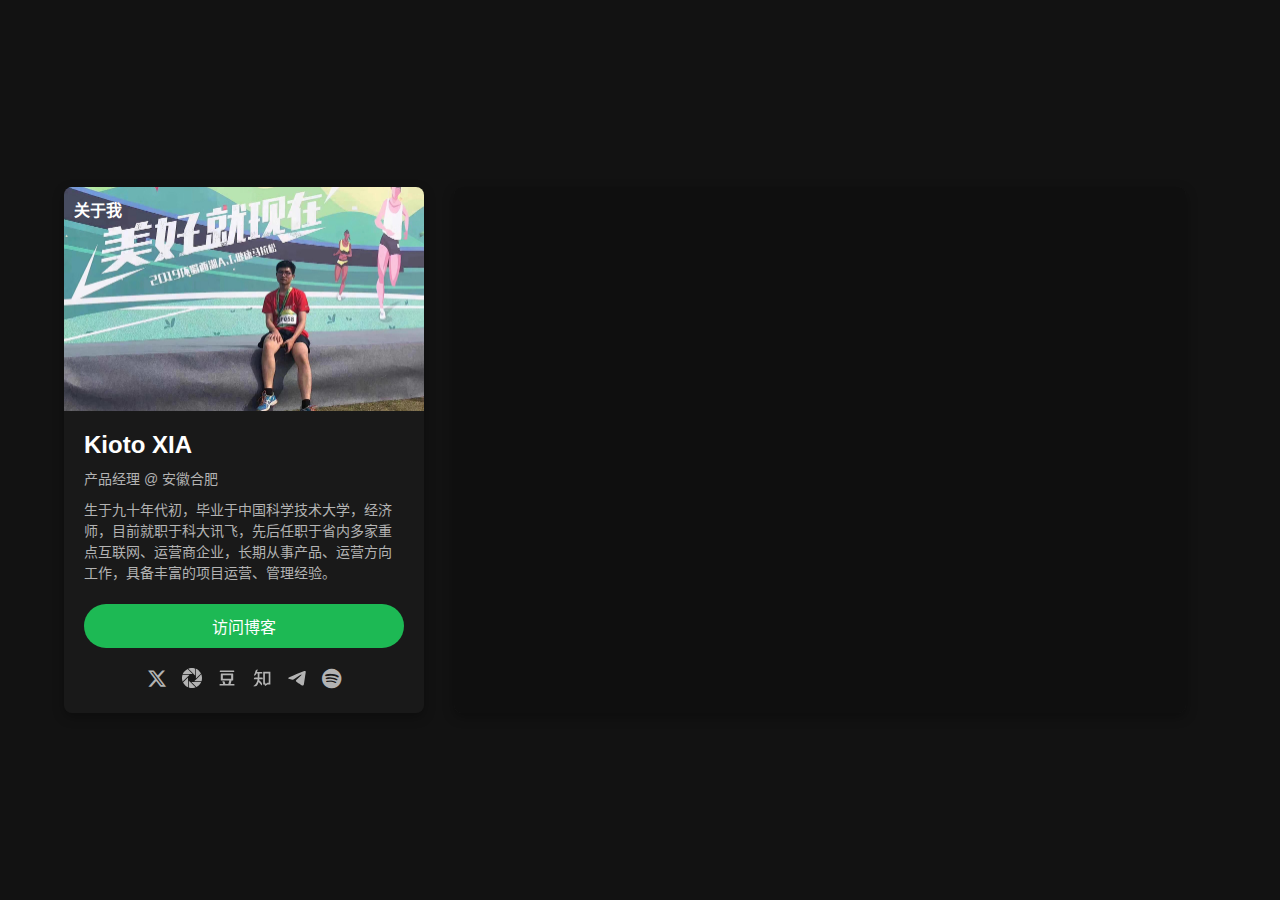
==== index.html @ fc422e84 "更新统计代码。" ====
<!DOCTYPE html>
<html lang="zh-CN">
<head>
    <!-- 定义文档类型为HTML5，并声明字符编码为UTF-8 -->
    <meta charset="UTF-8">
    <!-- 设置视口，确保网页在移动设备上能正确显示 -->
    <meta name="viewport" content="width=device-width, initial-scale=1.0">
    <!-- 页面标题 -->
    <title>Kioto XIA ✨ | 階上生活</title>
    <!-- 页面关键词 -->
    <meta name="keywords" content="夏征途,Kioto,階上生活,upstairs,profile,产品经理,求职,简历,合肥,资料">
    <!-- 页面描述 -->
    <meta name="description" content="关于Kioto的一切。">
    
    <!-- 引入Font Awesome图标库，用于显示各种图标 -->
    <link rel="stylesheet" href="https://cdnjs.cloudflare.com/ajax/libs/font-awesome/6.5.2/css/all.min.css">
    
    <!-- 引入自定义样式表 -->
    <link href="./assets/css/styles.css" rel="stylesheet" type="text/css">
    <!-- 设置网页图标 -->
    <link rel="icon" href="./assets/img/favicon.png" type="image/x-icon" />
    <link rel="shortcut icon" href="./assets/img/favicon.png" type="image/png" />
    <link rel="apple-touch-icon" href="./assets/img/favicon.png" type="image/png" />
    <!-- 引入Google字体 -->
    <link rel="stylesheet" href="https://fonts.googleapis.com/css?family=Noto+Sans+SC:100,300,400,500,700,900">
</head>
<body>
    <!-- 页面主体容器 -->
    <div class="container">
        <!-- 艺术家卡片 -->
        <div class="artist-card">
            <!-- 艺术家图片 -->
            <img src="assets/img/me.jpg" alt="aboutme">
            <!-- 艺术家卡片上的覆盖层 -->
            <div class="overlay">关于我</div>
            <!-- 艺术家名称 -->
            <h2>Kioto XIA</h2>
            <!-- 艺术家职位和地点 -->
            <p class="listeners">产品经理 @ 安徽合肥</p>
            <!-- 艺术家简介 -->
            <p class="description">生于九十年代初，毕业于中国科学技术大学，经济师，目前就职于科大讯飞，先后任职于省内多家重点互联网、运营商企业，长期从事产品、运营方向工作，具备丰富的项目运营、管理经验。</p>
            <!-- 访问博客的按钮 -->
            <a href="https://re.scue.us/" target="_blank" class="follow-btn">访问博客</a>
            <!-- 社交媒体图标链接 -->
            <div class="social-media">
                <!-- Twitter图标链接 -->
                <a href="https://x.com/ztshia" target="_blank" alt="Twitter"><i class="fab fa-x-twitter"></i></a>
                <!-- Moments图标链接 -->
                <a href="https://moment.upstairs.cn" target="_blank" alt="Memo Peices"><svg t="1717927334635" class="icon" viewBox="0 0 1024 1024" version="1.1" xmlns="http://www.w3.org/2000/svg" p-id="2697"><path d="M645.037 192.753 645.037 192.753 645.037 192.753 645.037 192.753zM511.998 0.002c-20.158 0-40.316 0-56.44 4.015-48.377 4.015-92.724 16.063-133.039 32.125 0 0 346.708 341.332 354.769 353.379L677.288 28.111c-12.093-4.015-20.158-8.032-32.252-8.032C604.72 8.033 560.375 0 511.996 0l0 0L511.998 0.002zM645.037 192.753 645.037 192.753 645.037 192.753 645.037 192.753 645.037 192.753zM830.483 377.475 830.483 377.475 830.483 377.475 830.483 377.475zM874.831 148.582c-12.093-12.045-28.219-28.108-44.346-40.158-36.284-28.108-76.599-52.204-116.913-68.267 0 0 4.031 485.897 0 501.959l258.015-257.004c-4.031-8.032-12.093-20.079-16.126-28.108-20.158-40.158-48.377-76.299-80.629-108.424l0 0L874.831 148.582zM830.483 377.475 830.483 377.475 830.483 377.475 830.483 377.475 830.483 377.475zM834.517 646.526 834.517 646.526 834.517 646.526 834.517 646.526zM987.712 325.271c0 0-342.676 345.349-354.769 353.379l366.864 0c4.031-12.045 8.064-20.079 8.064-32.125 12.093-44.173 16.126-88.345 16.126-132.518 0-20.079 0-40.158-4.031-56.219-4.031-48.187-12.093-92.361-32.252-132.518l0 0L987.712 325.271zM834.517 646.526 834.517 646.526 834.517 646.526 834.517 646.526 834.517 646.526zM645.037 835.263 645.037 835.263 645.037 835.263 645.037 835.263zM479.746 718.808l258.015 257.003c8.064-4.016 20.158-8.032 28.219-16.063 36.284-20.079 72.567-48.187 104.818-80.313 12.093-12.045 28.219-28.108 40.316-44.173 28.219-36.142 52.409-76.299 68.535-116.455C983.681 718.808 495.872 718.808 479.746 718.808L479.746 718.808 479.746 718.808zM645.037 835.263 645.037 835.263 645.037 835.263 645.037 835.263 645.037 835.263zM378.958 835.263 378.958 835.263 378.958 835.263 378.958 835.263zM346.708 634.478l0 365.426c12.093 4.016 20.158 8.032 32.251 8.032 44.346 12.045 88.693 16.063 133.039 16.063 20.158 0 40.316 0 56.44-4.016 48.377-4.016 92.724-16.063 133.039-32.125 0 4.016-346.708-337.317-354.769-353.379l0 0L346.708 634.478zM378.958 835.263 378.958 835.263 378.958 835.263 378.958 835.263 378.958 835.263zM193.512 646.526 193.512 646.526 193.512 646.526 193.512 646.526zM310.425 485.9 52.41 742.903c4.031 8.032 12.093 20.079 16.126 28.108 20.158 36.142 48.377 72.282 80.629 104.407 12.093 12.045 28.219 28.108 44.346 40.158 36.284 28.108 76.599 52.204 116.913 68.267C310.425 987.859 306.394 497.946 310.425 485.9L310.425 485.9zM193.512 646.526 193.512 646.526 193.512 646.526 193.512 646.526 193.512 646.526zM193.512 381.49 193.512 381.49 193.512 381.49 193.512 381.49zM16.126 381.49C4.034 425.663 0 469.836 0 514.008c0 20.079 0 40.158 4.031 56.219 4.031 48.187 16.126 92.361 32.251 132.518 0 0 342.676-345.349 354.769-353.379L24.188 349.366c-4.031 12.045-4.031 20.079-8.064 32.125l0 0L16.126 381.49zM193.512 381.49 193.512 381.49 193.512 381.49 193.512 381.49 193.512 381.49zM378.958 196.771 378.958 196.771 378.958 196.771 378.958 196.771zM253.983 72.284c-36.284 20.079-72.567 48.187-104.818 80.313-16.126 12.045-28.219 28.108-40.316 44.173-28.219 36.142-52.409 76.299-68.535 116.455 0 0 487.81-4.015 503.935 0L286.233 56.221c-12.093 4.015-24.19 8.032-32.251 16.063l0 0L253.983 72.284zM378.958 196.771 378.958 196.771 378.958 196.771 378.958 196.771z" p-id="2698"></path></svg></a>
                <!-- 豆瓣图标链接 -->
                <a href="https://www.douban.com/people/ztshia" target="_blank" alt="豆瓣"><svg t="1717926669485" class="icon" viewBox="0 0 1024 1024" version="1.1" xmlns="http://www.w3.org/2000/svg" p-id="5235"><path d="M696.064 816.554667h173.44a26.453333 26.453333 0 0 1 26.496 26.453333v26.496a26.453333 26.453333 0 0 1-26.453333 26.496H154.453333a26.453333 26.453333 0 0 1-26.453333-26.453333v-26.496a26.453333 26.453333 0 0 1 26.453333-26.496h160.170667l-40.96-132.437334h93.44a26.453333 26.453333 0 0 1 25.173333 18.133334l38.058667 114.304H580.266667l52.266666-172.16H220.672a26.453333 26.453333 0 0 1-26.453333-26.453334V313.386667a26.453333 26.453333 0 0 1 26.453333-26.453334h582.656a26.453333 26.453333 0 0 1 26.453333 26.453334v304.554666a26.453333 26.453333 0 0 1-26.453333 26.453334h-54.997333l-52.266667 172.16zM167.722667 128h688.554666a26.453333 26.453333 0 0 1 26.453334 26.453333v26.496a26.453333 26.453333 0 0 1-26.453334 26.496H167.722667a26.453333 26.453333 0 0 1-26.453334-26.453333V154.453333A26.453333 26.453333 0 0 1 167.68 128zM306.773333 366.336a6.613333 6.613333 0 0 0-6.656 6.613333v172.16c0 3.669333 2.986667 6.613333 6.656 6.613334h410.453334c3.669333 0 6.613333-2.986667 6.613333-6.613334V372.906667a6.613333 6.613333 0 0 0-6.613333-6.613334H306.773333z" p-id="5236"></path></svg></a>
                <!-- 知乎图标链接 -->
                <a href="https://www.zhihu.com/people/ztshia" target="_blank" alt="知乎"><svg t="1717927807131" class="icon" viewBox="0 0 1024 1024" version="1.1" xmlns="http://www.w3.org/2000/svg" p-id="6534"><path d="M572.228571 189.828571V844.571429h68.571429l28.8 81.6L791.2 844.571429h150.285714V189.828571H572.228571z m283.085715 568h-68.457143l-85.828572 57.6-20.342857-57.6h-20.571428V279.2h195.085714v478.628571zM528.114286 483.314286H376.342857c2.4-51.314286 4.914286-119.2 7.542857-197.6h149.6l-0.114285-9.257143c0-0.685714-0.228571-16.8-2.628572-33.257143-2.4-17.142857-7.542857-39.885714-24-39.885714H255.771429c5.028571-23.542857 17.942857-79.657143 33.6-107.2l7.314285-12.8-14.742857-0.8c-0.914286 0-22.4-1.028571-47.314286 12.114285-40.8 21.714286-59.085714 64.457143-67.085714 96.457143-21.028571 83.542857-50.971429 141.6-63.657143 166.4-3.771429 7.314286-6.057143 11.657143-7.085714 14.628572-2.057143 5.6-0.914286 11.2 3.2 14.857143 12 10.857143 43.657143-3.314286 44-3.428572 0.685714-0.342857 1.485714-0.685714 2.514286-1.142857 15.885714-7.2 62.971429-28.571429 79.771428-96.571429h64.8c0.8 36.8 3.542857 158.171429 3.314286 197.6h-161.142857l-2.4 1.714286c-26.4 19.314286-34.857143 72.228571-35.2 74.514286l-1.6 10.514286h190.857143c-14.057143 89.485714-30.285714 129.6-38.857143 145.6-4.228571 8-8.342857 16-12.228572 23.771428-24.342857 48.228571-49.6 98.057143-144.342857 175.542857-4.114286 3.2-8 9.142857-5.485714 15.657143 2.742857 7.2 10.628571 10.4 28.114286 10.4 6.171429 0 13.485714-0.342857 22.171428-1.142857 57.028571-5.028571 115.2-20.571429 154.4-100.114286 19.428571-40.114286 36.228571-81.942857 50.171429-124.457143L494.857143 898.285714l5.714286-13.714285c0.914286-2.171429 21.714286-52.914286 5.828571-109.6l-0.571429-2.057143-123.542857-140.571429-25.142857 18.971429c7.314286-29.828571 12.114286-57.028571 14.285714-81.257143h181.371429v-9.142857c0-45.828571-21.142857-73.028571-21.942857-74.171429l-2.742857-3.428571z" p-id="6535"></path></svg></a>
                <!-- Telegram图标链接 -->
                <a href="https://t.me/tutalks" target="_blank"><svg t="1717927994931" class="icon" viewBox="0 0 1024 1024" version="1.1" xmlns="http://www.w3.org/2000/svg" p-id="8352"><path d="M883.626667 155.925333s82.88-32.32 75.946666 46.165334c-2.282667 32.32-22.997333 145.450667-39.125333 267.797333l-55.253333 362.453333s-4.608 53.098667-46.058667 62.336c-41.429333 9.216-103.594667-32.32-115.114667-41.557333-9.216-6.933333-172.672-110.826667-230.229333-161.6-16.128-13.866667-34.56-41.557333 2.304-73.877333L717.824 386.773333c27.626667-27.690667 55.253333-92.330667-59.861333-13.845333l-322.346667 219.306667s-36.842667 23.104-105.898667 2.325333l-149.674666-46.186667s-55.253333-34.624 39.146666-69.248c230.250667-108.501333 513.450667-219.306667 764.394667-323.2z" p-id="8353"></path></svg></a>
                <!-- Spotify图标链接 -->
                <a href="https://open.spotify.com/user/3uhjv1j1z2ypz6hisubnb64cj" target="_blank" alt="Spotify"><i class="fab fa-spotify"></i></a>
            </div>
        </div>
        <!-- 引用部分 -->
        <div class="quote">
            <!-- 引用内容容器 -->
            <div id="memos" class="memos">
                <!-- Memos Container -->
            </div>
            <!-- 引用部分的背景覆盖层 -->
            <div class="quote-overlay"></div>
        </div>
    </div>


    <!-- Your Memos API -->
    <script type="text/javascript">
        var memos = {
            host: 'https://life.upstairs.cn/',  // Your Memos, with '/' end.
            limit: '1',  // Pagination to show.
            creatorId: '101',  // The old instance is 101, and the new instance is 1. 
            domId: '#memos',  // Default #memos.
            username: 'ztshia',  // You can customize the display ID that is not related to memos.
            name: 'Kioto',  // You can customize the displayed full name, that is not related to memos.
        }

        // Fetch data from API and set the background image
        fetch(`${memos.host}api/memo?creatorId=${memos.creatorId}&limit=${memos.limit}`)
            .then(response => response.json())
            .then(data => {
                if (data && data.data && data.data.length > 0) {
                    var memo = data.data[0];
                    var resourceList = memo.resourceList;

                    if (resourceList && resourceList.length > 0) {
                        // 随机选择一张图片
                        var randomImage = resourceList[Math.floor(Math.random() * resourceList.length)].externalLink;
                        if (randomImage) {
                            document.querySelector('.quote').style.backgroundImage = `url(${randomImage})`;
                        }
                    }

                    var contentElement = document.getElementById('memos');
                    contentElement.innerHTML = content;
                }
            })
            .catch(error => console.error('Error fetching memo:', error));
    </script>
    <!-- 引入其他JavaScript库 -->
    <script type="text/javascript" src="assets/js/lazyload.min.js?v=17.8.3"></script>
    <script type="text/javascript" src="assets/js/marked.min.js?v=4.2.2"></script>
    <script type="text/javascript" src="assets/js/moment.min.js?v=2.29.4"></script>
    <script type="text/javascript" src="assets/js/moment.twitter.js"></script>
    <script type="text/javascript" src="assets/js/main.js"></script>
    <script type="text/javascript" src="assets/js/baidu.js"></script>
</body>
</html>
---- assets/css/styles.css ----
/* 
 * CSS样式表
 * 该样式表定义了网页的基本布局和样式，包括字体、颜色、布局和响应式设计。
 */

/* 设置body的样式 */
body {
    font-family: Arial, sans-serif; /* 设置字体为Arial，无衬线字体 */
    background-color: #121212; /* 设置背景颜色为深灰色 */
    color: #ffffff; /* 设置文字颜色为白色 */
    margin: 0; /* 移除默认的外边距 */
    padding: 0; /* 移除默认的内边距 */
    display: flex; /* 使用Flexbox布局，使内容在垂直方向上居中 */
    justify-content: center; /* 水平方向上居中 */
    align-items: center; /* 垂直方向上居中 */
    height: 100vh; /* 设置高度为视口高度的100% */
}

/* 设置容器的样式 */
.container {
    display: flex; /* 使用Flexbox布局 */
    justify-content: space-between; /* 子元素在主轴方向上均匀分布 */
    align-items: stretch; /* 子元素在交叉轴方向上拉伸以填充容器 */
    width: 90%; /* 设置宽度为视口宽度的90% */
    max-width: 1200px; /* 设置最大宽度为1200px */
}

/* 设置艺术家卡片的样式 */
.artist-card, .quote {
    display: flex; /* 使用Flexbox布局 */
    flex-direction: column; /* 设置子元素在垂直方向上排列 */
    background-color: rgba(28, 28, 28, 0.8); /* 设置背景颜色为深灰色，透明度为0.8 */
    border-radius: 8px; /* 设置边框圆角为8px */
    overflow: hidden; /* 隐藏溢出内容 */
    width: 360px; /* 设置卡片宽度为360px */
    box-shadow: 0 4px 12px rgba(0, 0, 0, 0.3); /* 添加阴影效果 */
    transition: transform 0.3s ease, background-color 0.3s ease; /* 添加过渡效果 */
    position: relative; /* 设置相对定位 */
}

/* 设置艺术家卡片图片的样式 */
.artist-card img {
    width: 100%; /* 设置图片宽度为100% */
    height: auto; /* 保持图片的宽高比 */
    transition: opacity 0.3s ease; /* 添加过渡效果 */
}

/* 设置艺术家卡片图片悬停时的样式 */
.artist-card:hover img {
    opacity: 0.3; /* 图片透明度变为0.3 */
}

/* 设置艺术家卡片覆盖层的样式 */
.overlay {
    position: absolute; /* 设置绝对定位 */
    top: 10px; /* 设置顶部位置 */
    left: 10px; /* 设置左侧位置 */
    color: white; /* 设置文字颜色为白色 */
    font-size: 16px; /* 设置字体大小 */
    font-weight: bold; /* 设置字体粗细为粗体 */
}

/* 设置艺术家卡片标题的样式 */
.artist-card h2 {
    margin: 20px 0 0; /* 设置上边距 */
    padding: 0 20px; /* 设置内边距 */
    font-size: 24px; /* 设置字体大小 */
}

/* 设置艺术家卡片听众数量的样式 */
.artist-card .listeners {
    margin: 10px 20px 0; /* 设置上边距 */
    font-size: 14px; /* 设置字体大小 */
    line-height: 1.5; /* 设置行高 */
    color: #b3b3b3; /* 设置文字颜色 */
}

/* 设置艺术家卡片描述的样式 */
.artist-card .description {
    margin: 10px 20px; /* 设置上下边距 */
    font-size: 14px; /* 设置字体大小 */
    line-height: 1.5; /* 设置行高 */
    color: #b3b3b3; /* 设置文字颜色 */
    text-align: left; /* 设置文本对齐方式为左对齐 */
}

/* 设置艺术家卡片关注按钮的样式 */
.artist-card .follow-btn {
    display: block; /* 设置为块级元素 */
    margin: 10px 20px 20px; /* 设置上下边距 */
    padding: 10px 0; /* 设置内边距 */
    background-color: #1db954; /* 设置背景颜色 */
    color: #fff; /* 设置文字颜色 */
    text-decoration: none; /* 移除下划线 */
    border-radius: 25px; /* 设置边框圆角 */
    text-align: center; /* 设置文本对齐方式为居中 */
    transition: background-color 0.3s; /* 添加过渡效果 */
}

/* 设置艺术家卡片关注按钮悬停时的样式 */
.artist-card .follow-btn:hover {
    background-color: #17a74a; /* 改变背景颜色 */
}

/* 设置艺术家卡片社交媒体链接的样式 */
.social-media {
    display: flex; /* 使用Flexbox布局 */
    justify-content: center; /* 水平方向上居中 */
    gap: 15px; /* 设置元素之间的间隔 */
    margin-bottom: 20px; /* 设置下边距 */
}

/* 设置艺术家卡片社交媒体链接的样式 */
.social-media a {
    color: #b3b3b3; /* 设置文字颜色 */
    text-decoration: none; /* 移除下划线 */
    font-size: 20px; /* 设置字体大小 */
    transition: color 0.3s; /* 添加过渡效果 */
}

/* 设置艺术家卡片社交媒体链接悬停时的样式 */
.social-media a:hover {
    color: #fff; /* 改变文字颜色 */
}

.icon{width:20px;height:20px;fill:#b3b3b3;}
.icon:hover{width:20px;height:20px;fill:#fff;}

/* 设置引用部分的样式 */
.quote {
    position: relative; /* 设置相对定位 */
    font-size: 24px; /* 设置字体大小 */
    font-weight: bold; /* 设置字体粗细为粗体 */
    margin: 0 30px; /* 设置左右边距 */
    padding: 20px; /* 设置内边距 */
    color: #fff; /* 设置文字颜色 */
    background-size: 110%; /* 设置背景图片大小 */
    background-position: top; /* 设置背景图片位置 */
    background-repeat: no-repeat; /* 设置背景图片不重复 */
    flex-grow: 1; /* 设置弹性增长，填充可用空间 */
}

/* 设置引用部分的伪元素样式 */
.memos::before {
    content: ''; /* 设置伪元素内容为空 */
    width: 30px; /* 设置宽度 */
    height: 30px; /* 设置高度 */
    background-image: url(https://cdn.upstairs.cn/quote.png); /* 设置背景图片 */
    display: inline-block; /* 设置为内联块级元素 */
    margin: 0; /* 设置外边距 */
}

/* 设置引用部分的ID选择器样式 */
#memos {
    z-index: 1; /* 设置z-index */
    position: relative; /* 设置相对定位 */
}

/* 设置引用部分的覆盖层样式 */
.quote-overlay {
    position: absolute; /* 设置绝对定位 */
    top: 0; /* 设置顶部位置 */
    left: 0; /* 设置左侧位置 */
    width: 100%; /* 设置宽度为100% */
    height: 100%; /* 设置高度为100% */
    background: rgba(0, 0, 0, 0.4); /* 设置背景颜色 */
    border-radius: 8px; /* 设置边框圆角 */
    z-index: 0; /* 设置z-index */
}

/* 响应式设计 */
@media (max-width: 768px) {
    .container {
        flex-direction: column; /* 当屏幕宽度小于768px时，容器内的元素垂直堆叠 */
        align-items: center; /* 文本居中对齐 */
        text-align: center; /* 文本居中对齐 */
        width:100%;
        }
        .artist-card{width:360px}
    .quote {
        width:320px;
        margin-top: 30px; /* 引用部分在垂直方向上居顶 */
        align-items: center; /* 引用部分居中对齐 */
        font-size:20px;
    }
}

/* 引用部分的样式 */
.memos {
    margin-top: 0px; /* 设置顶部外边距为0 */
    text-align: left; /* 设置文本对齐方式为左对齐 */
    width: 100%; /* 设置宽度为100% */
}

/* 引用部分的段落样式 */
.memos p {
    margin: 6px 0; /* 设置段落的外边距 */
}

/* 引用部分的内容样式 */
.memos__content {
    margin-top: -25px; /* 设置内容的外边距 */
}

/* 引用部分的元数据样式 */
.memos__meta {
    font-size: 16px; /* 设置字体大小 */
}

/* 引用部分的列表样式 */
.memos ul {
    list-style-type: none; /* 移除列表项的默认样式 */
    padding-left: 0; /* 移除默认的内边距 */
}

/* 隐藏的元素样式 */
.load-btn.button-load, .tag-span, .resource-wrapper, .memos__userinfo {
    display: none; /* 隐藏这些元素 */
}

/* 引用部分的列表样式 */
.quote ul {
    list-style-type: none; /* 移除列表项的默认样式 */
}
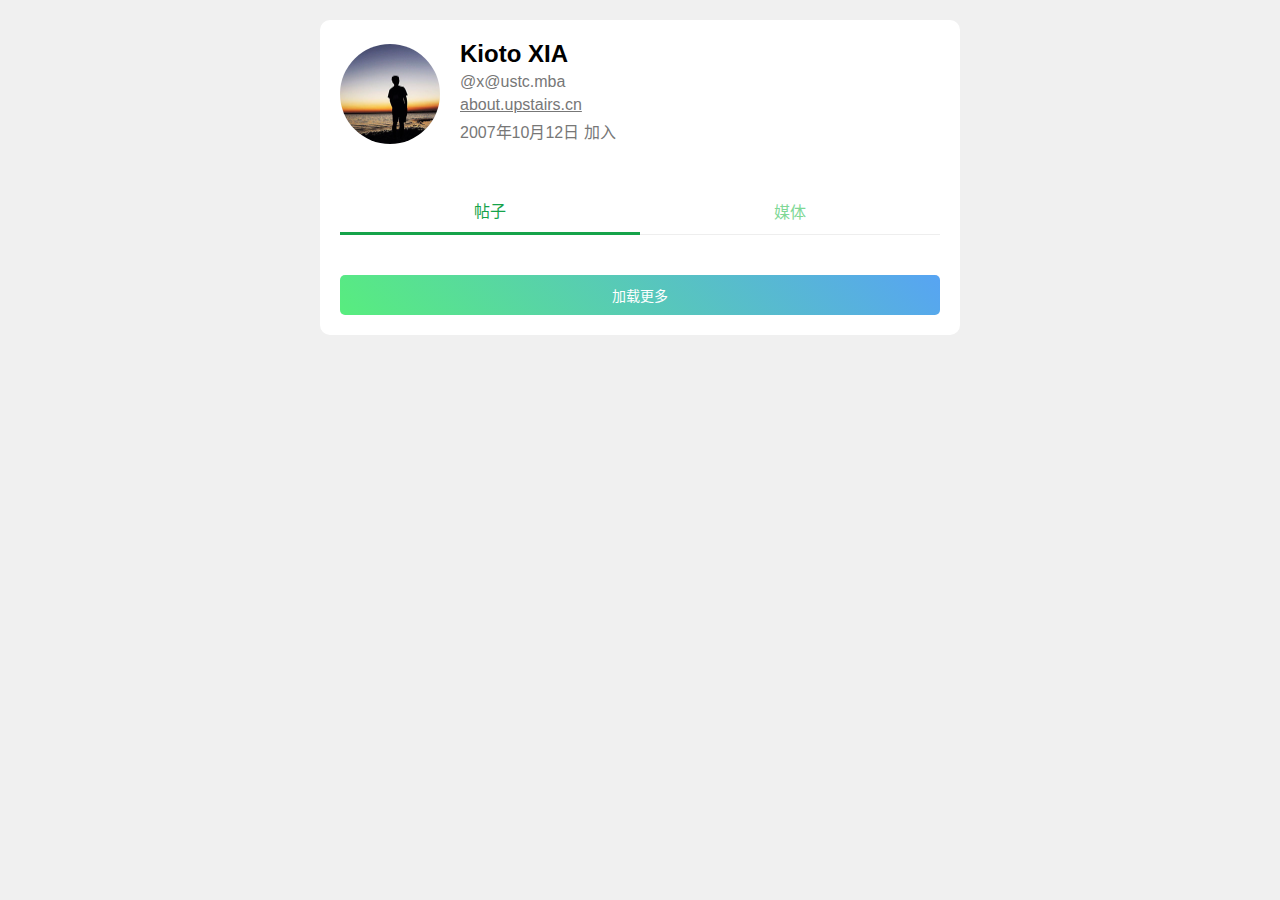
==== commit 106f63e4: "更新。" ====
--- a/index.html
+++ b/index.html
@@ -1,113 +1,46 @@
 <!DOCTYPE html>
 <html lang="zh-CN">
 <head>
-    <!-- 定义文档类型为HTML5，并声明字符编码为UTF-8 -->
     <meta charset="UTF-8">
-    <!-- 设置视口，确保网页在移动设备上能正确显示 -->
     <meta name="viewport" content="width=device-width, initial-scale=1.0">
-    <!-- 页面标题 -->
-    <title>Kioto XIA ✨ | 階上生活</title>
-    <!-- 页面关键词 -->
-    <meta name="keywords" content="夏征途,Kioto,階上生活,upstairs,profile,产品经理,求职,简历,合肥,资料">
-    <!-- 页面描述 -->
-    <meta name="description" content="关于Kioto的一切。">
-    
-    <!-- 引入Font Awesome图标库，用于显示各种图标 -->
-    <link rel="stylesheet" href="https://cdnjs.cloudflare.com/ajax/libs/font-awesome/6.5.2/css/all.min.css">
-    
-    <!-- 引入自定义样式表 -->
-    <link href="./assets/css/styles.css" rel="stylesheet" type="text/css">
-    <!-- 设置网页图标 -->
-    <link rel="icon" href="./assets/img/favicon.png" type="image/x-icon" />
-    <link rel="shortcut icon" href="./assets/img/favicon.png" type="image/png" />
-    <link rel="apple-touch-icon" href="./assets/img/favicon.png" type="image/png" />
-    <!-- 引入Google字体 -->
-    <link rel="stylesheet" href="https://fonts.googleapis.com/css?family=Noto+Sans+SC:100,300,400,500,700,900">
+    <title>Mastodon | 階上生活</title>
+    <link rel="icon" href="./assets/img/mastodon.svg" type="image/svg" />
+    <link rel="shortcut icon" href="./assets/img/mastodon.svg" type="image/svg" />
+    <link rel="apple-touch-icon" href="./assets/img/mastodon.svg" type="image/svg" />
+    <link rel="stylesheet" href="./assets/css/fanfou.css">
+    <script type="text/javascript" src="assets/js/lazyload.min.js?v=17.8.3"></script>
+    <script type="text/javascript" src="assets/js/marked.min.js?v=4.2.2"></script>
+    <script type="text/javascript" src="assets/js/view-image.min.js"></script>
+    <!-- <script type="text/javascript" src="assets/js/pangu.min.js?v=4.0.7"></script> -->
+    <script type="text/javascript" src="assets/js/moment.min.js?v=2.29.4"></script>
+    <script type="text/javascript" src="assets/js/moment.twitter.js"></script>
+    <script type="text/javascript" src="assets/js/APlayer.min.js"></script>
+    <script type="text/javascript" src="assets/js/Meting.min.js"></script>
+    <script type="text/javascript" src="assets/js/highlight.min.js"></script>
+    <script type="text/javascript" src="assets/js/main.js"></script>
+    <script type="text/javascript" src="assets/js/custom.js"></script>
+    <script type="text/javascript" src="assets/js/fanfou.js"></script>
 </head>
 <body>
-    <!-- 页面主体容器 -->
     <div class="container">
-        <!-- 艺术家卡片 -->
-        <div class="artist-card">
-            <!-- 艺术家图片 -->
-            <img src="assets/img/me.jpg" alt="aboutme">
-            <!-- 艺术家卡片上的覆盖层 -->
-            <div class="overlay">关于我</div>
-            <!-- 艺术家名称 -->
-            <h2>Kioto XIA</h2>
-            <!-- 艺术家职位和地点 -->
-            <p class="listeners">产品经理 @ 安徽合肥</p>
-            <!-- 艺术家简介 -->
-            <p class="description">生于九十年代初，毕业于中国科学技术大学，经济师，目前就职于科大讯飞，先后任职于省内多家重点互联网、运营商企业，长期从事产品、运营方向工作，具备丰富的项目运营、管理经验。</p>
-            <!-- 访问博客的按钮 -->
-            <a href="https://re.scue.us/" target="_blank" class="follow-btn">访问博客</a>
-            <!-- 社交媒体图标链接 -->
-            <div class="social-media">
-                <!-- Twitter图标链接 -->
-                <a href="https://x.com/ztshia" target="_blank" alt="Twitter"><i class="fab fa-x-twitter"></i></a>
-                <!-- Moments图标链接 -->
-                <a href="https://moment.upstairs.cn" target="_blank" alt="Memo Peices"><svg t="1717927334635" class="icon" viewBox="0 0 1024 1024" version="1.1" xmlns="http://www.w3.org/2000/svg" p-id="2697"><path d="M645.037 192.753 645.037 192.753 645.037 192.753 645.037 192.753zM511.998 0.002c-20.158 0-40.316 0-56.44 4.015-48.377 4.015-92.724 16.063-133.039 32.125 0 0 346.708 341.332 354.769 353.379L677.288 28.111c-12.093-4.015-20.158-8.032-32.252-8.032C604.72 8.033 560.375 0 511.996 0l0 0L511.998 0.002zM645.037 192.753 645.037 192.753 645.037 192.753 645.037 192.753 645.037 192.753zM830.483 377.475 830.483 377.475 830.483 377.475 830.483 377.475zM874.831 148.582c-12.093-12.045-28.219-28.108-44.346-40.158-36.284-28.108-76.599-52.204-116.913-68.267 0 0 4.031 485.897 0 501.959l258.015-257.004c-4.031-8.032-12.093-20.079-16.126-28.108-20.158-40.158-48.377-76.299-80.629-108.424l0 0L874.831 148.582zM830.483 377.475 830.483 377.475 830.483 377.475 830.483 377.475 830.483 377.475zM834.517 646.526 834.517 646.526 834.517 646.526 834.517 646.526zM987.712 325.271c0 0-342.676 345.349-354.769 353.379l366.864 0c4.031-12.045 8.064-20.079 8.064-32.125 12.093-44.173 16.126-88.345 16.126-132.518 0-20.079 0-40.158-4.031-56.219-4.031-48.187-12.093-92.361-32.252-132.518l0 0L987.712 325.271zM834.517 646.526 834.517 646.526 834.517 646.526 834.517 646.526 834.517 646.526zM645.037 835.263 645.037 835.263 645.037 835.263 645.037 835.263zM479.746 718.808l258.015 257.003c8.064-4.016 20.158-8.032 28.219-16.063 36.284-20.079 72.567-48.187 104.818-80.313 12.093-12.045 28.219-28.108 40.316-44.173 28.219-36.142 52.409-76.299 68.535-116.455C983.681 718.808 495.872 718.808 479.746 718.808L479.746 718.808 479.746 718.808zM645.037 835.263 645.037 835.263 645.037 835.263 645.037 835.263 645.037 835.263zM378.958 835.263 378.958 835.263 378.958 835.263 378.958 835.263zM346.708 634.478l0 365.426c12.093 4.016 20.158 8.032 32.251 8.032 44.346 12.045 88.693 16.063 133.039 16.063 20.158 0 40.316 0 56.44-4.016 48.377-4.016 92.724-16.063 133.039-32.125 0 4.016-346.708-337.317-354.769-353.379l0 0L346.708 634.478zM378.958 835.263 378.958 835.263 378.958 835.263 378.958 835.263 378.958 835.263zM193.512 646.526 193.512 646.526 193.512 646.526 193.512 646.526zM310.425 485.9 52.41 742.903c4.031 8.032 12.093 20.079 16.126 28.108 20.158 36.142 48.377 72.282 80.629 104.407 12.093 12.045 28.219 28.108 44.346 40.158 36.284 28.108 76.599 52.204 116.913 68.267C310.425 987.859 306.394 497.946 310.425 485.9L310.425 485.9zM193.512 646.526 193.512 646.526 193.512 646.526 193.512 646.526 193.512 646.526zM193.512 381.49 193.512 381.49 193.512 381.49 193.512 381.49zM16.126 381.49C4.034 425.663 0 469.836 0 514.008c0 20.079 0 40.158 4.031 56.219 4.031 48.187 16.126 92.361 32.251 132.518 0 0 342.676-345.349 354.769-353.379L24.188 349.366c-4.031 12.045-4.031 20.079-8.064 32.125l0 0L16.126 381.49zM193.512 381.49 193.512 381.49 193.512 381.49 193.512 381.49 193.512 381.49zM378.958 196.771 378.958 196.771 378.958 196.771 378.958 196.771zM253.983 72.284c-36.284 20.079-72.567 48.187-104.818 80.313-16.126 12.045-28.219 28.108-40.316 44.173-28.219 36.142-52.409 76.299-68.535 116.455 0 0 487.81-4.015 503.935 0L286.233 56.221c-12.093 4.015-24.19 8.032-32.251 16.063l0 0L253.983 72.284zM378.958 196.771 378.958 196.771 378.958 196.771 378.958 196.771z" p-id="2698"></path></svg></a>
-                <!-- 豆瓣图标链接 -->
-                <a href="https://www.douban.com/people/ztshia" target="_blank" alt="豆瓣"><svg t="1717926669485" class="icon" viewBox="0 0 1024 1024" version="1.1" xmlns="http://www.w3.org/2000/svg" p-id="5235"><path d="M696.064 816.554667h173.44a26.453333 26.453333 0 0 1 26.496 26.453333v26.496a26.453333 26.453333 0 0 1-26.453333 26.496H154.453333a26.453333 26.453333 0 0 1-26.453333-26.453333v-26.496a26.453333 26.453333 0 0 1 26.453333-26.496h160.170667l-40.96-132.437334h93.44a26.453333 26.453333 0 0 1 25.173333 18.133334l38.058667 114.304H580.266667l52.266666-172.16H220.672a26.453333 26.453333 0 0 1-26.453333-26.453334V313.386667a26.453333 26.453333 0 0 1 26.453333-26.453334h582.656a26.453333 26.453333 0 0 1 26.453333 26.453334v304.554666a26.453333 26.453333 0 0 1-26.453333 26.453334h-54.997333l-52.266667 172.16zM167.722667 128h688.554666a26.453333 26.453333 0 0 1 26.453334 26.453333v26.496a26.453333 26.453333 0 0 1-26.453334 26.496H167.722667a26.453333 26.453333 0 0 1-26.453334-26.453333V154.453333A26.453333 26.453333 0 0 1 167.68 128zM306.773333 366.336a6.613333 6.613333 0 0 0-6.656 6.613333v172.16c0 3.669333 2.986667 6.613333 6.656 6.613334h410.453334c3.669333 0 6.613333-2.986667 6.613333-6.613334V372.906667a6.613333 6.613333 0 0 0-6.613333-6.613334H306.773333z" p-id="5236"></path></svg></a>
-                <!-- 知乎图标链接 -->
-                <a href="https://www.zhihu.com/people/ztshia" target="_blank" alt="知乎"><svg t="1717927807131" class="icon" viewBox="0 0 1024 1024" version="1.1" xmlns="http://www.w3.org/2000/svg" p-id="6534"><path d="M572.228571 189.828571V844.571429h68.571429l28.8 81.6L791.2 844.571429h150.285714V189.828571H572.228571z m283.085715 568h-68.457143l-85.828572 57.6-20.342857-57.6h-20.571428V279.2h195.085714v478.628571zM528.114286 483.314286H376.342857c2.4-51.314286 4.914286-119.2 7.542857-197.6h149.6l-0.114285-9.257143c0-0.685714-0.228571-16.8-2.628572-33.257143-2.4-17.142857-7.542857-39.885714-24-39.885714H255.771429c5.028571-23.542857 17.942857-79.657143 33.6-107.2l7.314285-12.8-14.742857-0.8c-0.914286 0-22.4-1.028571-47.314286 12.114285-40.8 21.714286-59.085714 64.457143-67.085714 96.457143-21.028571 83.542857-50.971429 141.6-63.657143 166.4-3.771429 7.314286-6.057143 11.657143-7.085714 14.628572-2.057143 5.6-0.914286 11.2 3.2 14.857143 12 10.857143 43.657143-3.314286 44-3.428572 0.685714-0.342857 1.485714-0.685714 2.514286-1.142857 15.885714-7.2 62.971429-28.571429 79.771428-96.571429h64.8c0.8 36.8 3.542857 158.171429 3.314286 197.6h-161.142857l-2.4 1.714286c-26.4 19.314286-34.857143 72.228571-35.2 74.514286l-1.6 10.514286h190.857143c-14.057143 89.485714-30.285714 129.6-38.857143 145.6-4.228571 8-8.342857 16-12.228572 23.771428-24.342857 48.228571-49.6 98.057143-144.342857 175.542857-4.114286 3.2-8 9.142857-5.485714 15.657143 2.742857 7.2 10.628571 10.4 28.114286 10.4 6.171429 0 13.485714-0.342857 22.171428-1.142857 57.028571-5.028571 115.2-20.571429 154.4-100.114286 19.428571-40.114286 36.228571-81.942857 50.171429-124.457143L494.857143 898.285714l5.714286-13.714285c0.914286-2.171429 21.714286-52.914286 5.828571-109.6l-0.571429-2.057143-123.542857-140.571429-25.142857 18.971429c7.314286-29.828571 12.114286-57.028571 14.285714-81.257143h181.371429v-9.142857c0-45.828571-21.142857-73.028571-21.942857-74.171429l-2.742857-3.428571z" p-id="6535"></path></svg></a>
-                <!-- Telegram图标链接 -->
-                <a href="https://t.me/tutalks" target="_blank"><svg t="1717927994931" class="icon" viewBox="0 0 1024 1024" version="1.1" xmlns="http://www.w3.org/2000/svg" p-id="8352"><path d="M883.626667 155.925333s82.88-32.32 75.946666 46.165334c-2.282667 32.32-22.997333 145.450667-39.125333 267.797333l-55.253333 362.453333s-4.608 53.098667-46.058667 62.336c-41.429333 9.216-103.594667-32.32-115.114667-41.557333-9.216-6.933333-172.672-110.826667-230.229333-161.6-16.128-13.866667-34.56-41.557333 2.304-73.877333L717.824 386.773333c27.626667-27.690667 55.253333-92.330667-59.861333-13.845333l-322.346667 219.306667s-36.842667 23.104-105.898667 2.325333l-149.674666-46.186667s-55.253333-34.624 39.146666-69.248c230.250667-108.501333 513.450667-219.306667 764.394667-323.2z" p-id="8353"></path></svg></a>
-                <!-- Spotify图标链接 -->
-                <a href="https://open.spotify.com/user/3uhjv1j1z2ypz6hisubnb64cj" target="_blank" alt="Spotify"><i class="fab fa-spotify"></i></a>
+        <div class="profile">
+            <img src="assets/img/profile.jpg" alt="Profile Picture" class="profile-pic" no-view>
+            <div class="profile-info">
+                <h1 class="name">Kioto XIA</h1>
+                <p class="handle">@x@ustc.mba</p>
+                <a href="https://about.upstairs.cn" target="_blank" class="website">about.upstairs.cn</a>
+                <p class="join-date">2007年10月12日 加入</p>
             </div>
         </div>
-        <!-- 引用部分 -->
-        <div class="quote">
-            <!-- 引用内容容器 -->
-            <div id="memos" class="memos">
-                <!-- Memos Container -->
-            </div>
-            <!-- 引用部分的背景覆盖层 -->
-            <div class="quote-overlay"></div>
+        <div class="tabs">
+            <button class="tab-button active" onclick="showTab('posts')">帖子</button>
+            <button class="tab-button" onclick="showTab('media')">媒体</button>
         </div>
+        <div class="content">
+            <div class="posts" id="posts"></div>
+            <div class="media" id="media" style="display: none;"></div>
+        </div>
+        <button id="load-more" onclick="loadMore()">加载更多</button>
     </div>
-
-
-    <!-- Your Memos API -->
-    <script type="text/javascript">
-        var memos = {
-            host: 'https://life.upstairs.cn/',  // Your Memos, with '/' end.
-            limit: '1',  // Pagination to show.
-            creatorId: '101',  // The old instance is 101, and the new instance is 1. 
-            domId: '#memos',  // Default #memos.
-            username: 'ztshia',  // You can customize the display ID that is not related to memos.
-            name: 'Kioto',  // You can customize the displayed full name, that is not related to memos.
-        }
-
-        // Fetch data from API and set the background image
-        fetch(`${memos.host}api/memo?creatorId=${memos.creatorId}&limit=${memos.limit}`)
-            .then(response => response.json())
-            .then(data => {
-                if (data && data.data && data.data.length > 0) {
-                    var memo = data.data[0];
-                    var resourceList = memo.resourceList;
-
-                    if (resourceList && resourceList.length > 0) {
-                        // 随机选择一张图片
-                        var randomImage = resourceList[Math.floor(Math.random() * resourceList.length)].externalLink;
-                        if (randomImage) {
-                            document.querySelector('.quote').style.backgroundImage = `url(${randomImage})`;
-                        }
-                    }
-
-                    var contentElement = document.getElementById('memos');
-                    contentElement.innerHTML = content;
-                }
-            })
-            .catch(error => console.error('Error fetching memo:', error));
-    </script>
-    <!-- 引入其他JavaScript库 -->
-    <script type="text/javascript" src="assets/js/lazyload.min.js?v=17.8.3"></script>
-    <script type="text/javascript" src="assets/js/marked.min.js?v=4.2.2"></script>
-    <script type="text/javascript" src="assets/js/moment.min.js?v=2.29.4"></script>
-    <script type="text/javascript" src="assets/js/moment.twitter.js"></script>
-    <script type="text/javascript" src="assets/js/main.js"></script>
-    <script type="text/javascript" src="assets/js/baidu.js"></script>
 </body>
 </html>
--- a/assets/css/fanfou.css
+++ b/assets/css/fanfou.css
@@ -0,0 +1,189 @@
+body {
+    font-family: Arial, sans-serif;
+    background-color: #f0f0f0;
+    margin: 0;
+    padding: 0;
+    display: flex;
+    justify-content: center;
+    overflow-y: scroll;
+}
+
+html {
+    overflow-y: scroll;
+}
+
+.container {
+    background-color: white;
+    width: 100%;
+    max-width: 600px;
+    margin-top: 20px;
+    padding: 20px;
+    border-radius: 10px;
+    transition: all 0.3s ease-in-out;
+}
+
+.profile {
+    display: flex;
+    align-items: center;
+    padding-bottom: 20px;
+    margin-bottom: 20px;
+}
+
+.profile-pic {
+    width: 100px;
+    height: 100px;
+    border-radius: 50%;
+    margin-right: 20px;
+}
+
+.profile-info {
+    flex-grow: 1;
+}
+
+.name {
+    margin: 0;
+    font-size: 24px;
+}
+
+.handle,
+.website,
+.join-date {
+    color: #777;
+    margin: 5px 0;
+}
+
+.stats {
+    display: flex;
+    justify-content: space-between;
+    padding-bottom: 20px;
+    border-bottom: 1px solid #e0e0e0;
+}
+
+/* 定义标签页按钮的样式 */
+.tabs {
+    display: flex;
+    justify-content: space-around;
+    margin-bottom: 20px;
+}
+
+/* 定义标签页按钮的样式 */
+.tab-button {
+    background: none;
+    border: none;
+    padding: 10px 20px;
+    cursor: pointer;
+    font-size: 16px;
+    width: 50%;
+    color: #7fd896;
+    border-bottom: 1px solid #eee;
+}
+
+/* 定义激活状态下的标签页按钮样式 */
+.tab-button.active {
+    color: rgb(22, 163, 74);
+    border-bottom: 3px solid;
+}
+
+.content p a {
+    text-decoration: none;
+    color: #999;
+}
+
+.posts {
+    display: flex;
+    flex-direction: column;
+    transition: opacity 0.3s ease-in-out;
+}
+
+.post p {
+    margin: 12px 0 6px;
+}
+
+.media {
+    display: flex;
+    flex-wrap: wrap;
+    gap: 10px;
+    transition: opacity 0.3s ease-in-out;
+}
+
+.media a {
+    width: 23.75%;
+    padding-bottom: 23.75%;
+    position: relative;
+}
+
+.media img {
+    width: 100%;
+    height: 100%;
+    position: absolute;
+    top: 0;
+    left: 0;
+    object-fit: cover;
+    border-radius: 5px;
+}
+
+.post {
+    display: flex;
+    flex-direction: column;
+    border-bottom: 1px solid #e0e0e0;
+    padding: 10px 0;
+}
+
+.post .content {
+    margin-bottom: 10px;
+}
+
+.post .date {
+    color: #777;
+    font-size: 12px;
+}
+
+.date a {
+    color: #777;
+    text-decoration: none;
+}
+
+.post .media-container {
+    display: flex;
+    flex-wrap: wrap;
+    gap: 10px;
+    margin-bottom: 10px; /* 添加 margin-bottom */
+}
+
+.post .media-container img {
+    width: calc(50% - 5px);
+    height: 200px; /* 固定高度 */
+    object-fit: cover; /* 确保图片内容被覆盖 */
+    object-position: center; /* 聚焦在中部 */
+    border-radius: 5px;
+}
+
+#load-more {
+    background: linear-gradient(45deg, #58ed7e, #57a4f3 100%);
+    color: #fff;
+    border: none;
+    padding: 10px 20px;
+    cursor: pointer;
+    font-size: 14px;
+    margin-top: 20px;
+    display: block;
+    width: 100%;
+    border-radius: 5px;
+}
+
+@media (max-width: 768px) {
+    .media {
+        gap: 6px;
+    }
+    .post .media-container {
+        gap: 7px;
+    }
+    .post .media-container img {
+        width: calc(50% - 3.5px);
+        height: 130px;
+    }
+    .container {
+        margin: 0;
+        border-radius: 0;
+    }
+}
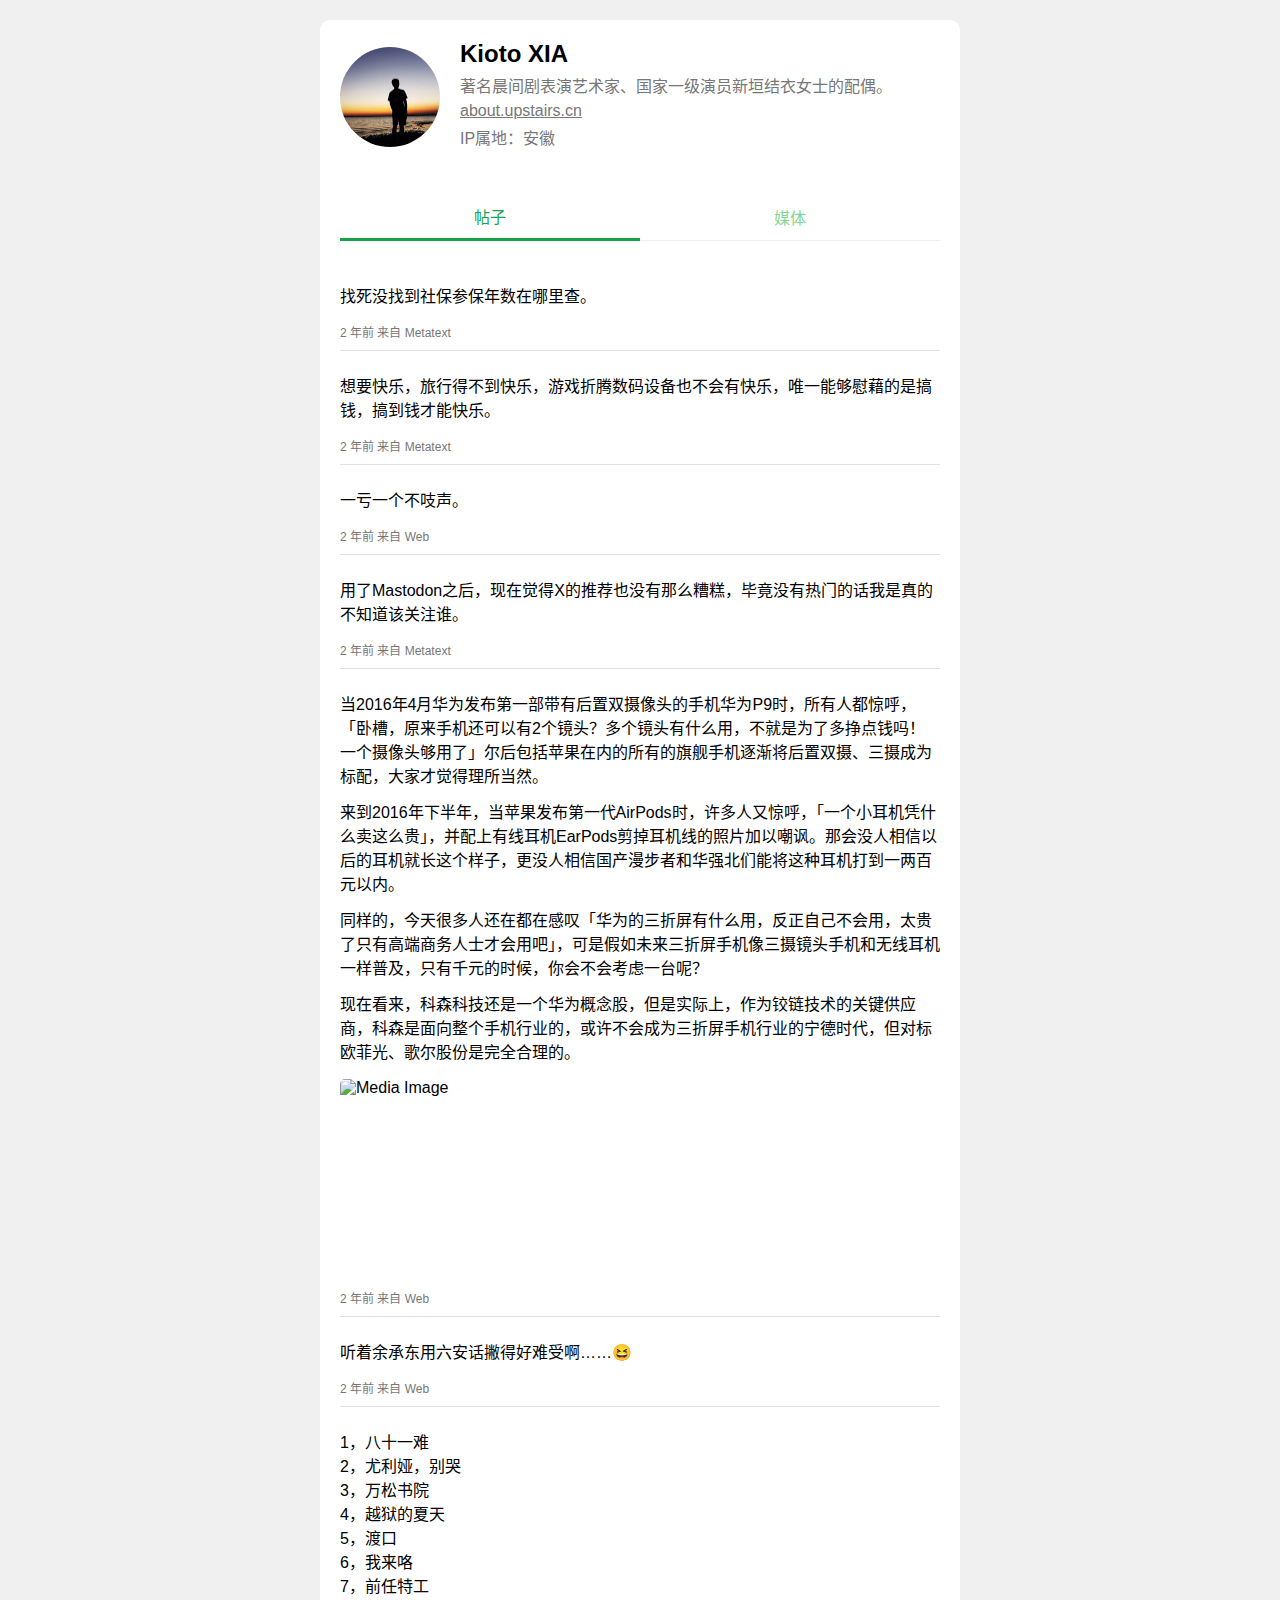
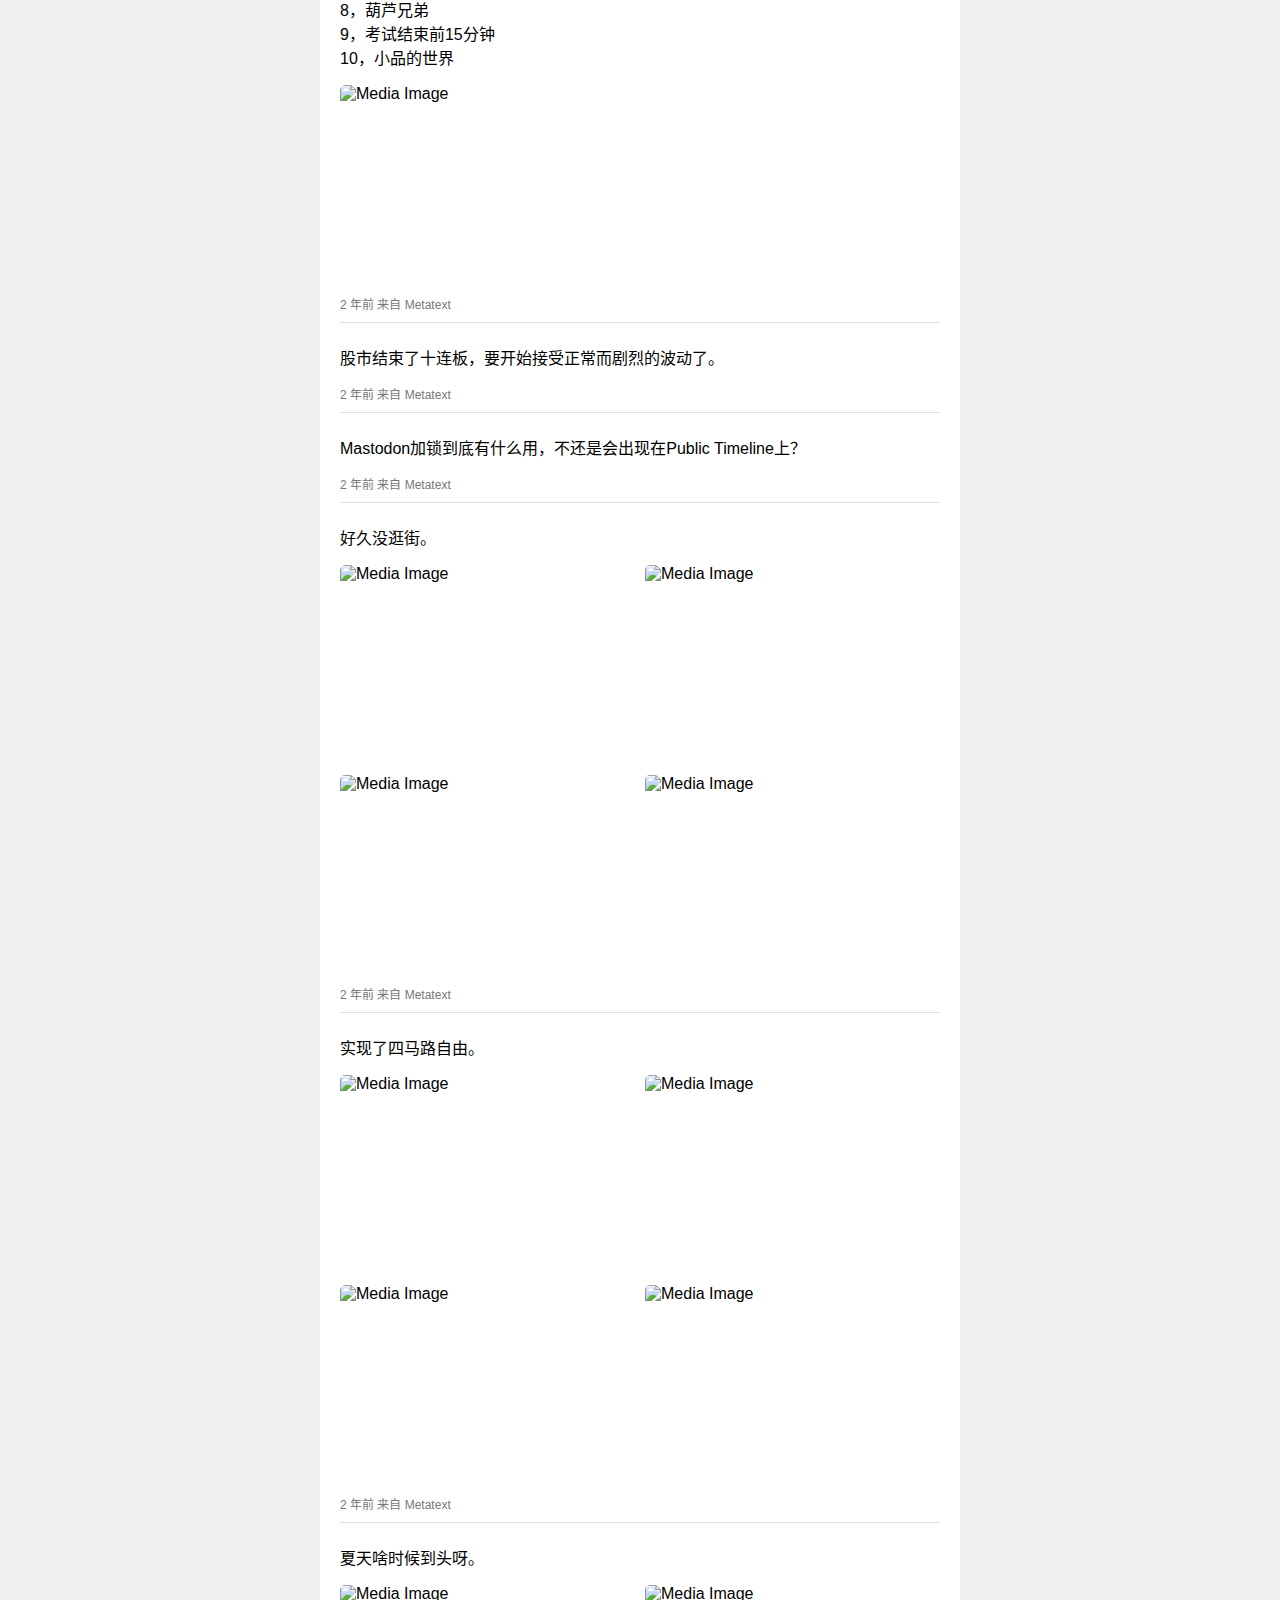
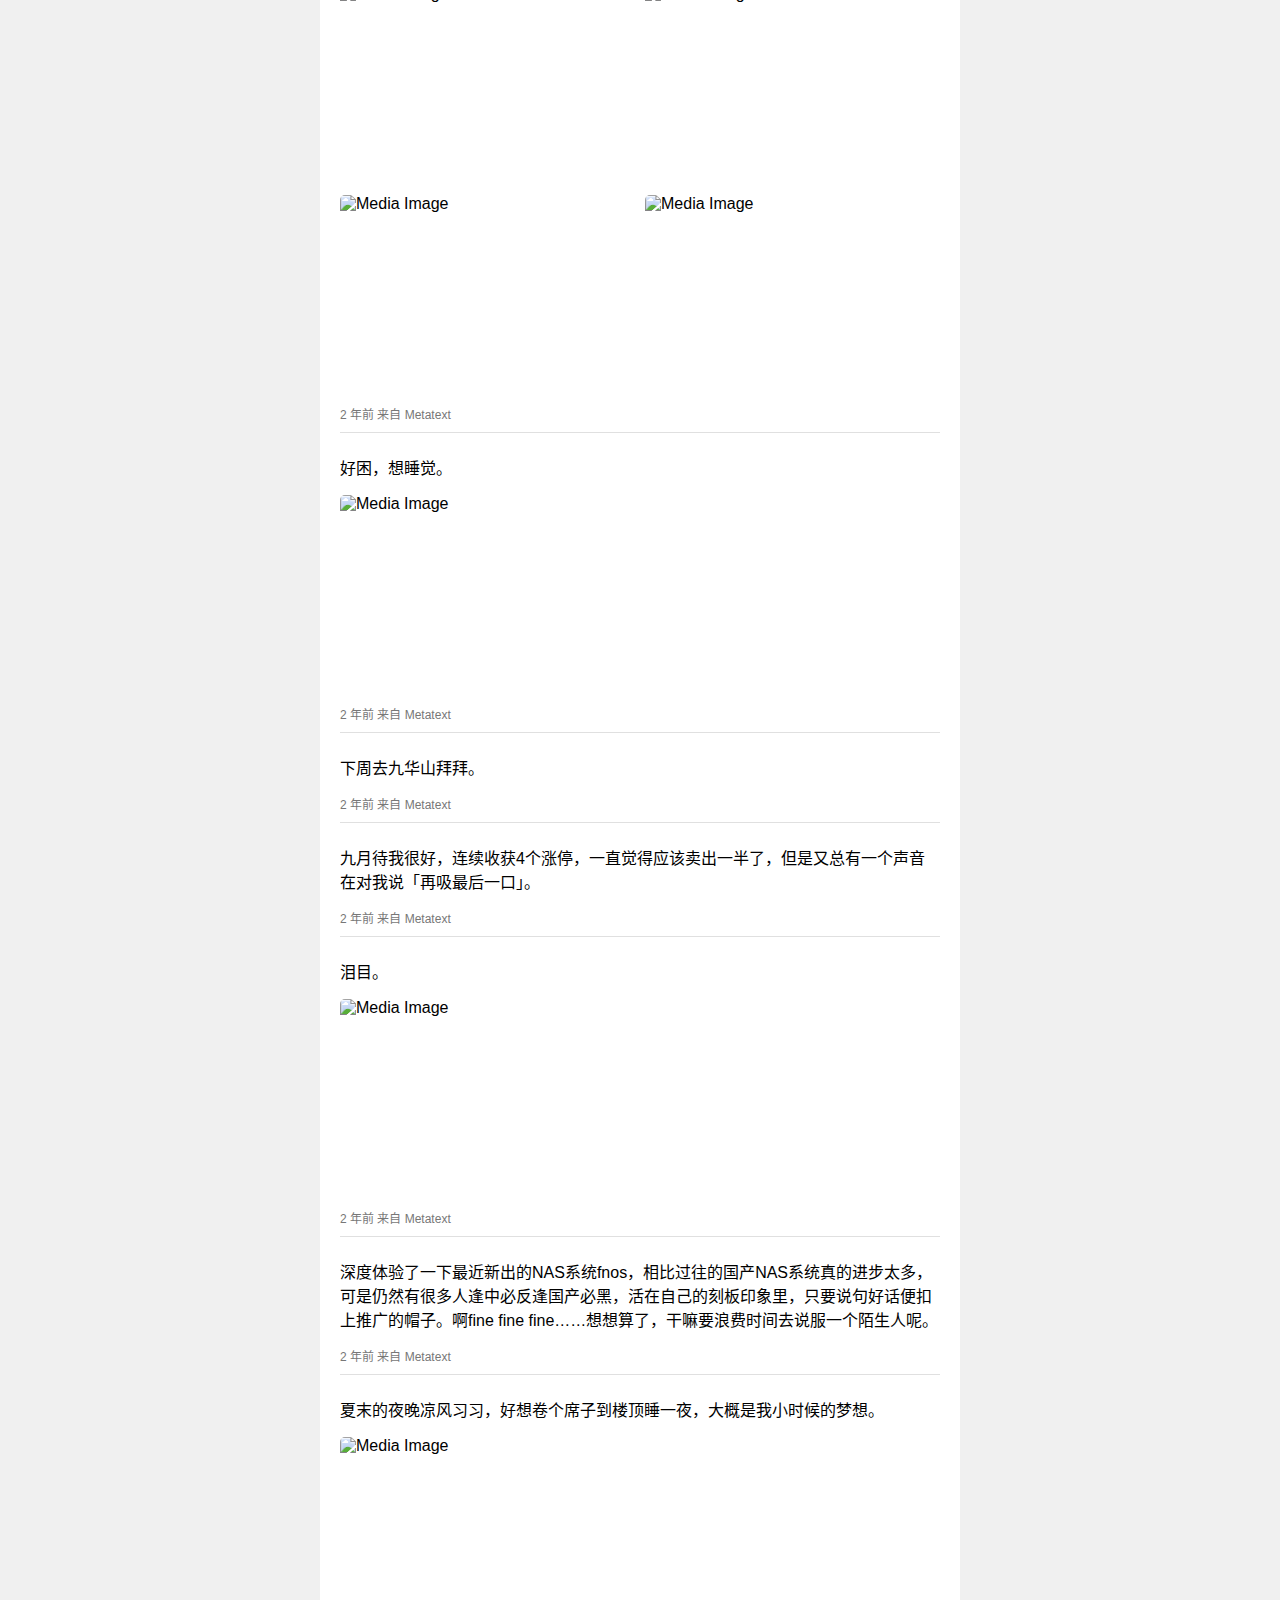
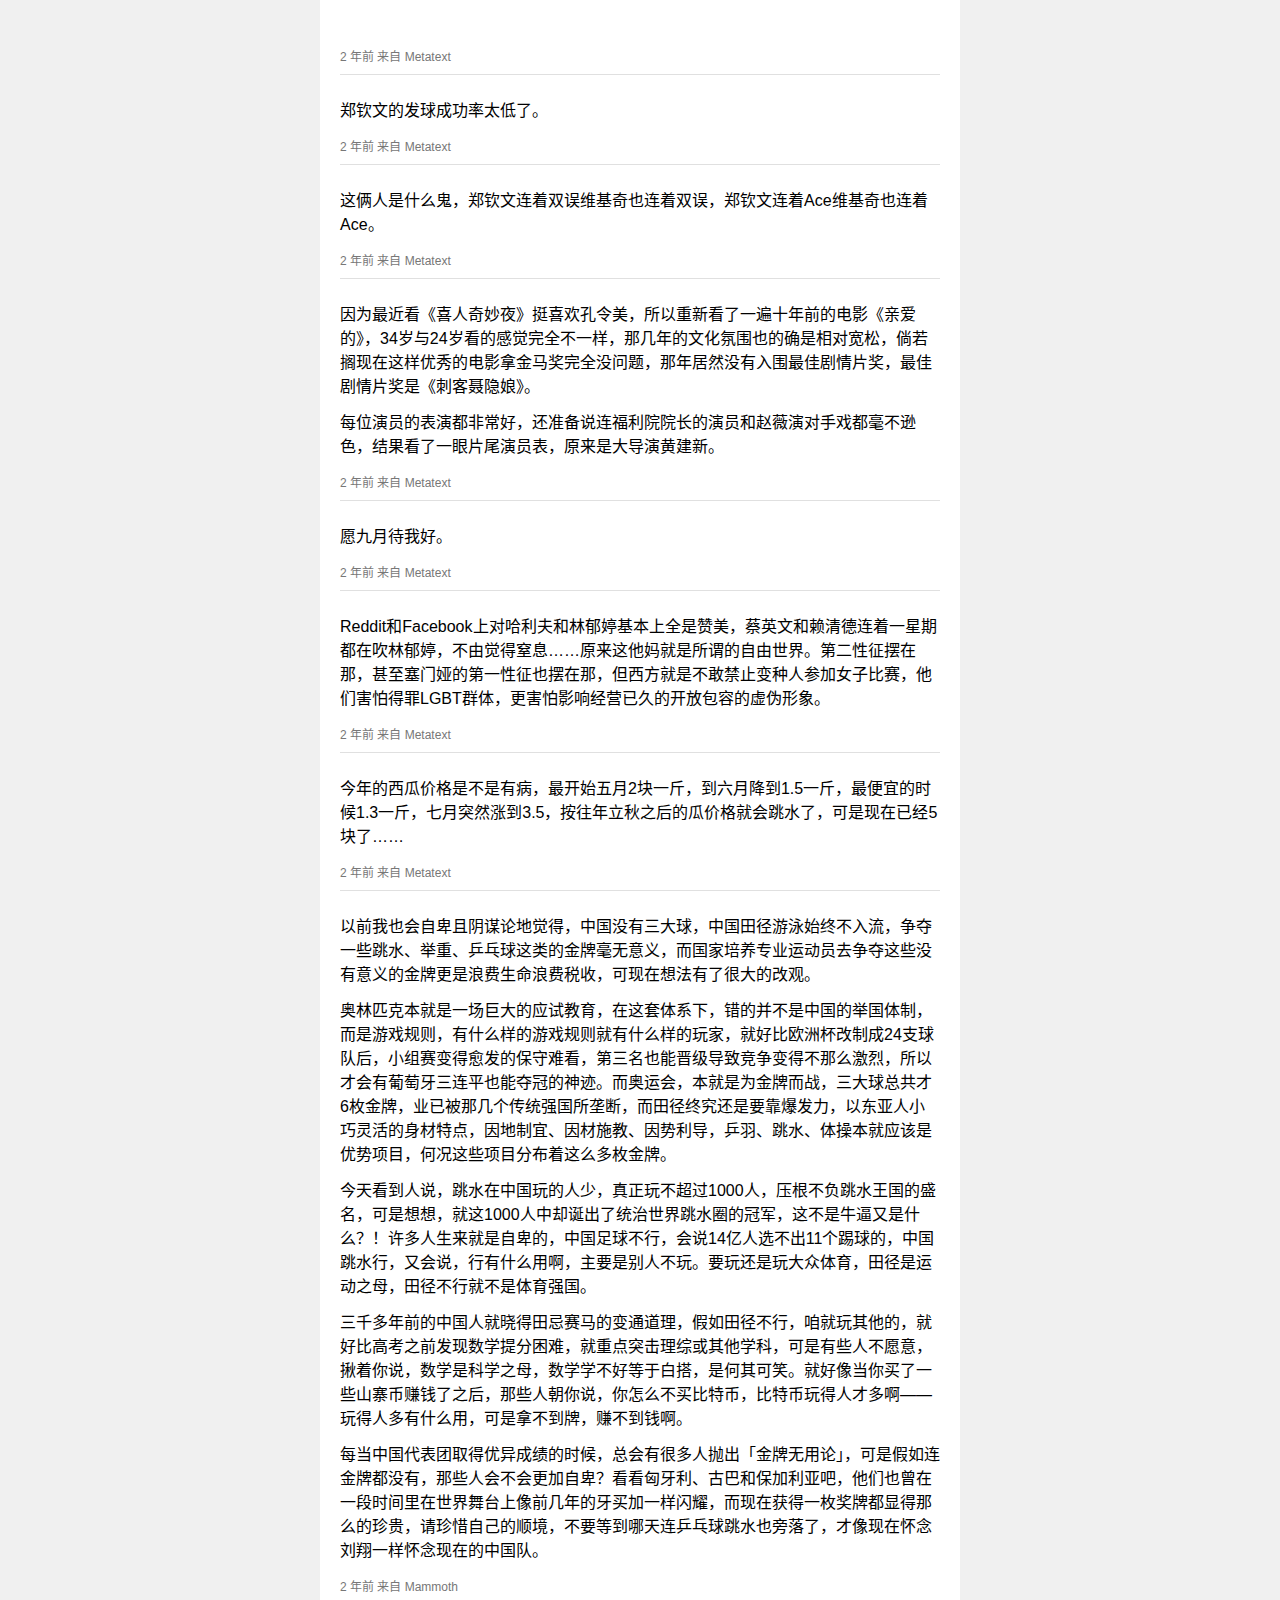
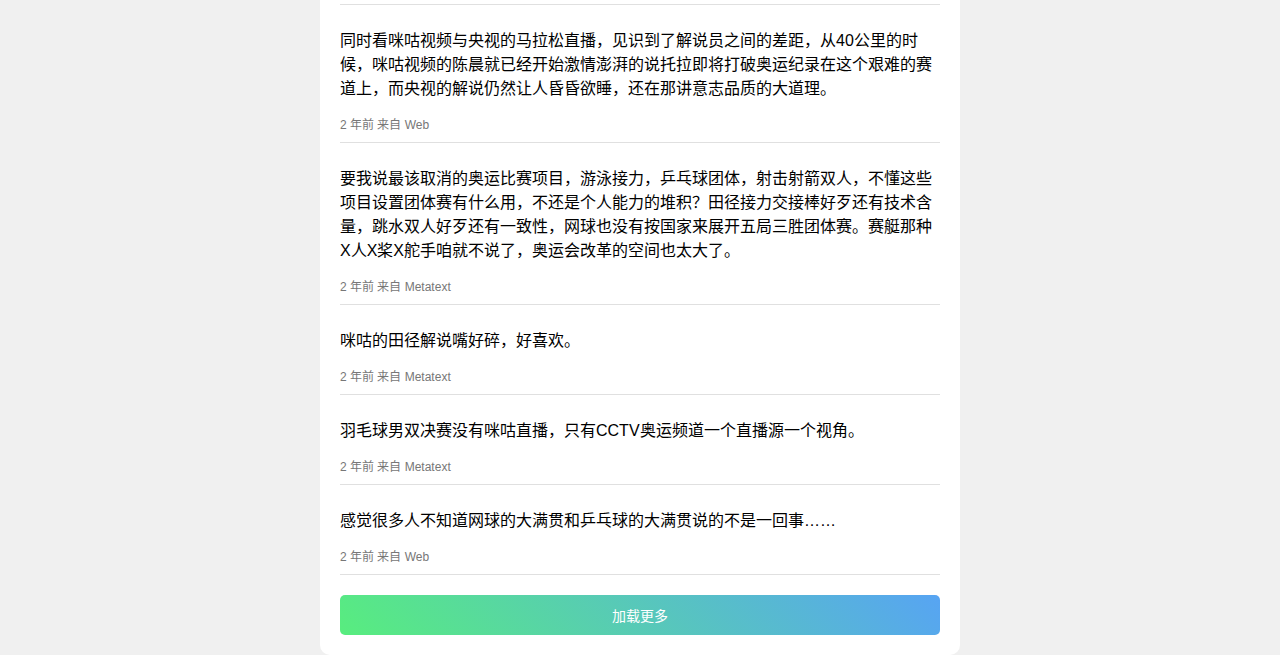
==== commit b0120805: "更新。" ====
--- a/index.html
+++ b/index.html
@@ -3,7 +3,7 @@
 <head>
     <meta charset="UTF-8">
     <meta name="viewport" content="width=device-width, initial-scale=1.0">
-    <title>Mastodon | 階上生活</title>
+    <title>The Moment | 這一刻</title>
     <link rel="icon" href="./assets/img/mastodon.svg" type="image/svg" />
     <link rel="shortcut icon" href="./assets/img/mastodon.svg" type="image/svg" />
     <link rel="apple-touch-icon" href="./assets/img/mastodon.svg" type="image/svg" />
@@ -27,9 +27,9 @@
             <img src="assets/img/profile.jpg" alt="Profile Picture" class="profile-pic" no-view>
             <div class="profile-info">
                 <h1 class="name">Kioto XIA</h1>
-                <p class="handle">@x@ustc.mba</p>
+                <p class="handle">著名晨间剧表演艺术家、国家一级演员新垣结衣女士的配偶。</p>
                 <a href="https://about.upstairs.cn" target="_blank" class="website">about.upstairs.cn</a>
-                <p class="join-date">2007年10月12日 加入</p>
+                <p class="join-date">IP属地：安徽</p>
             </div>
         </div>
         <div class="tabs">
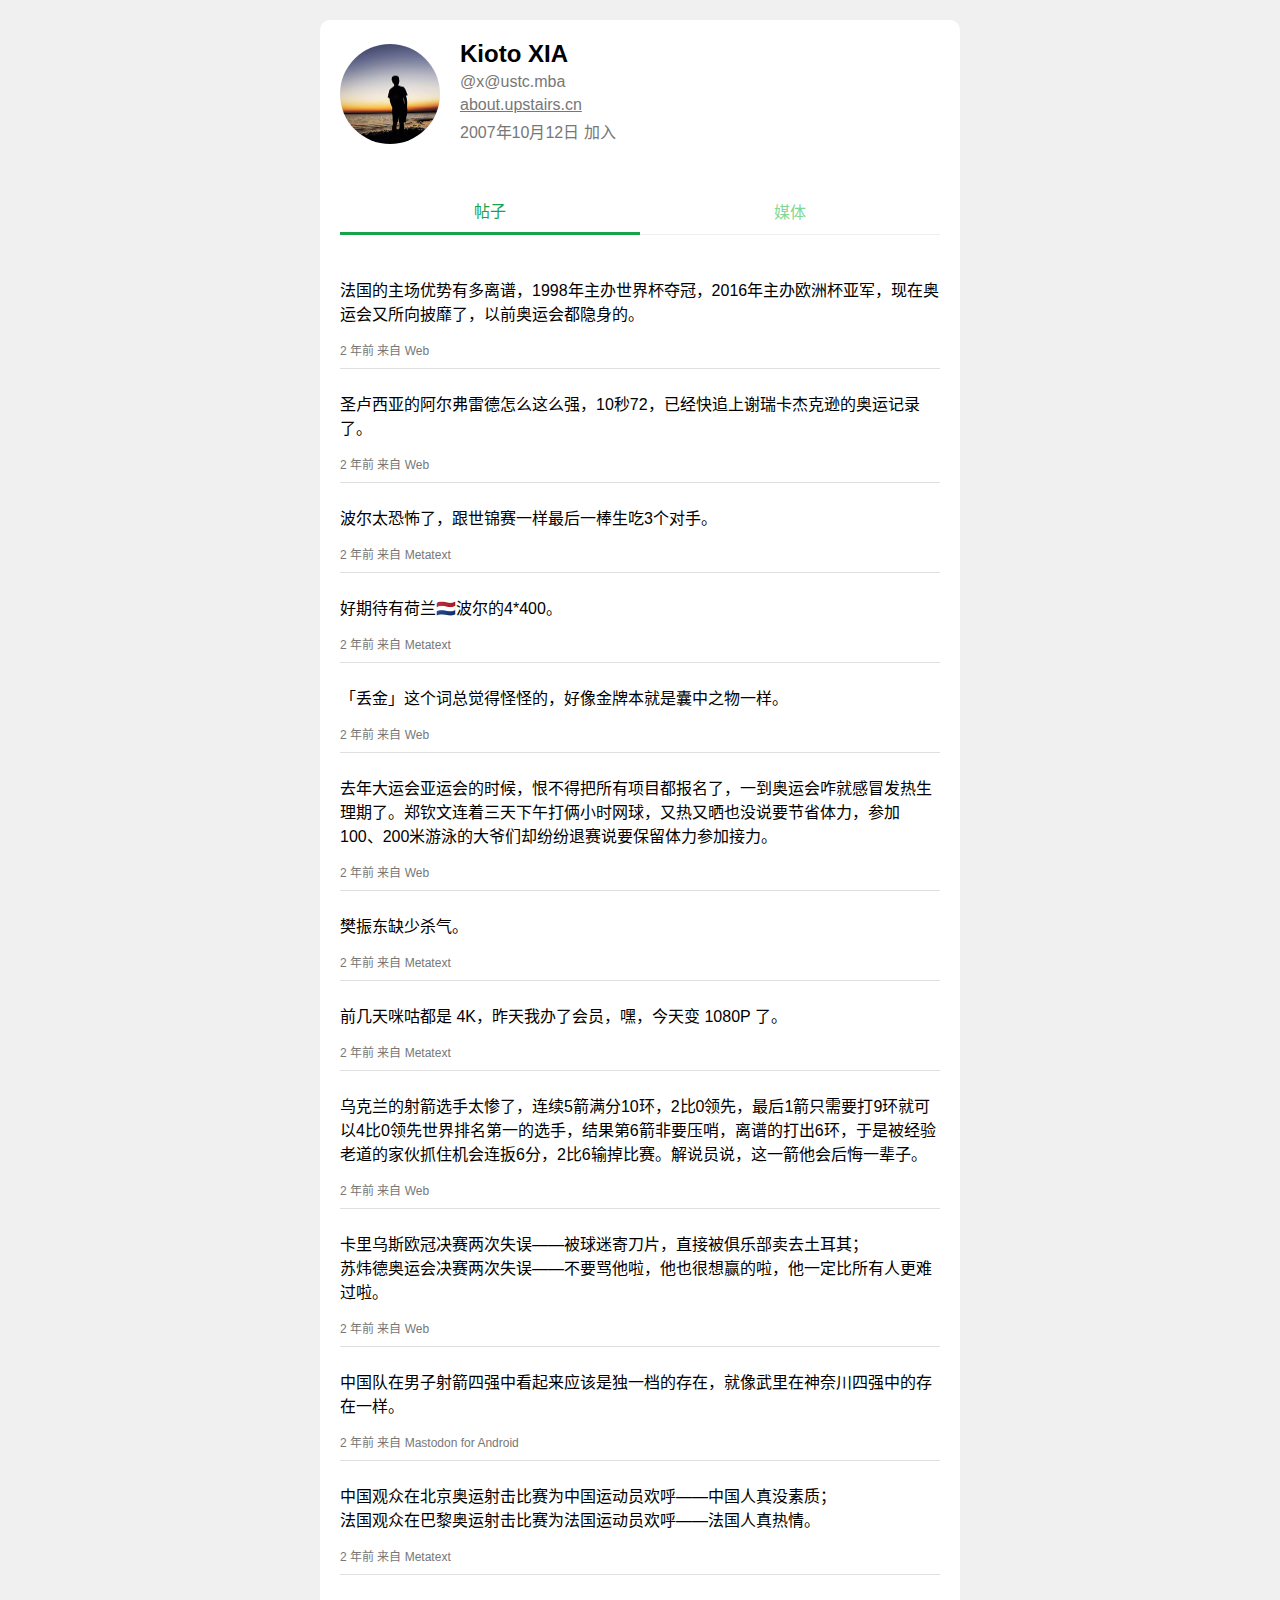
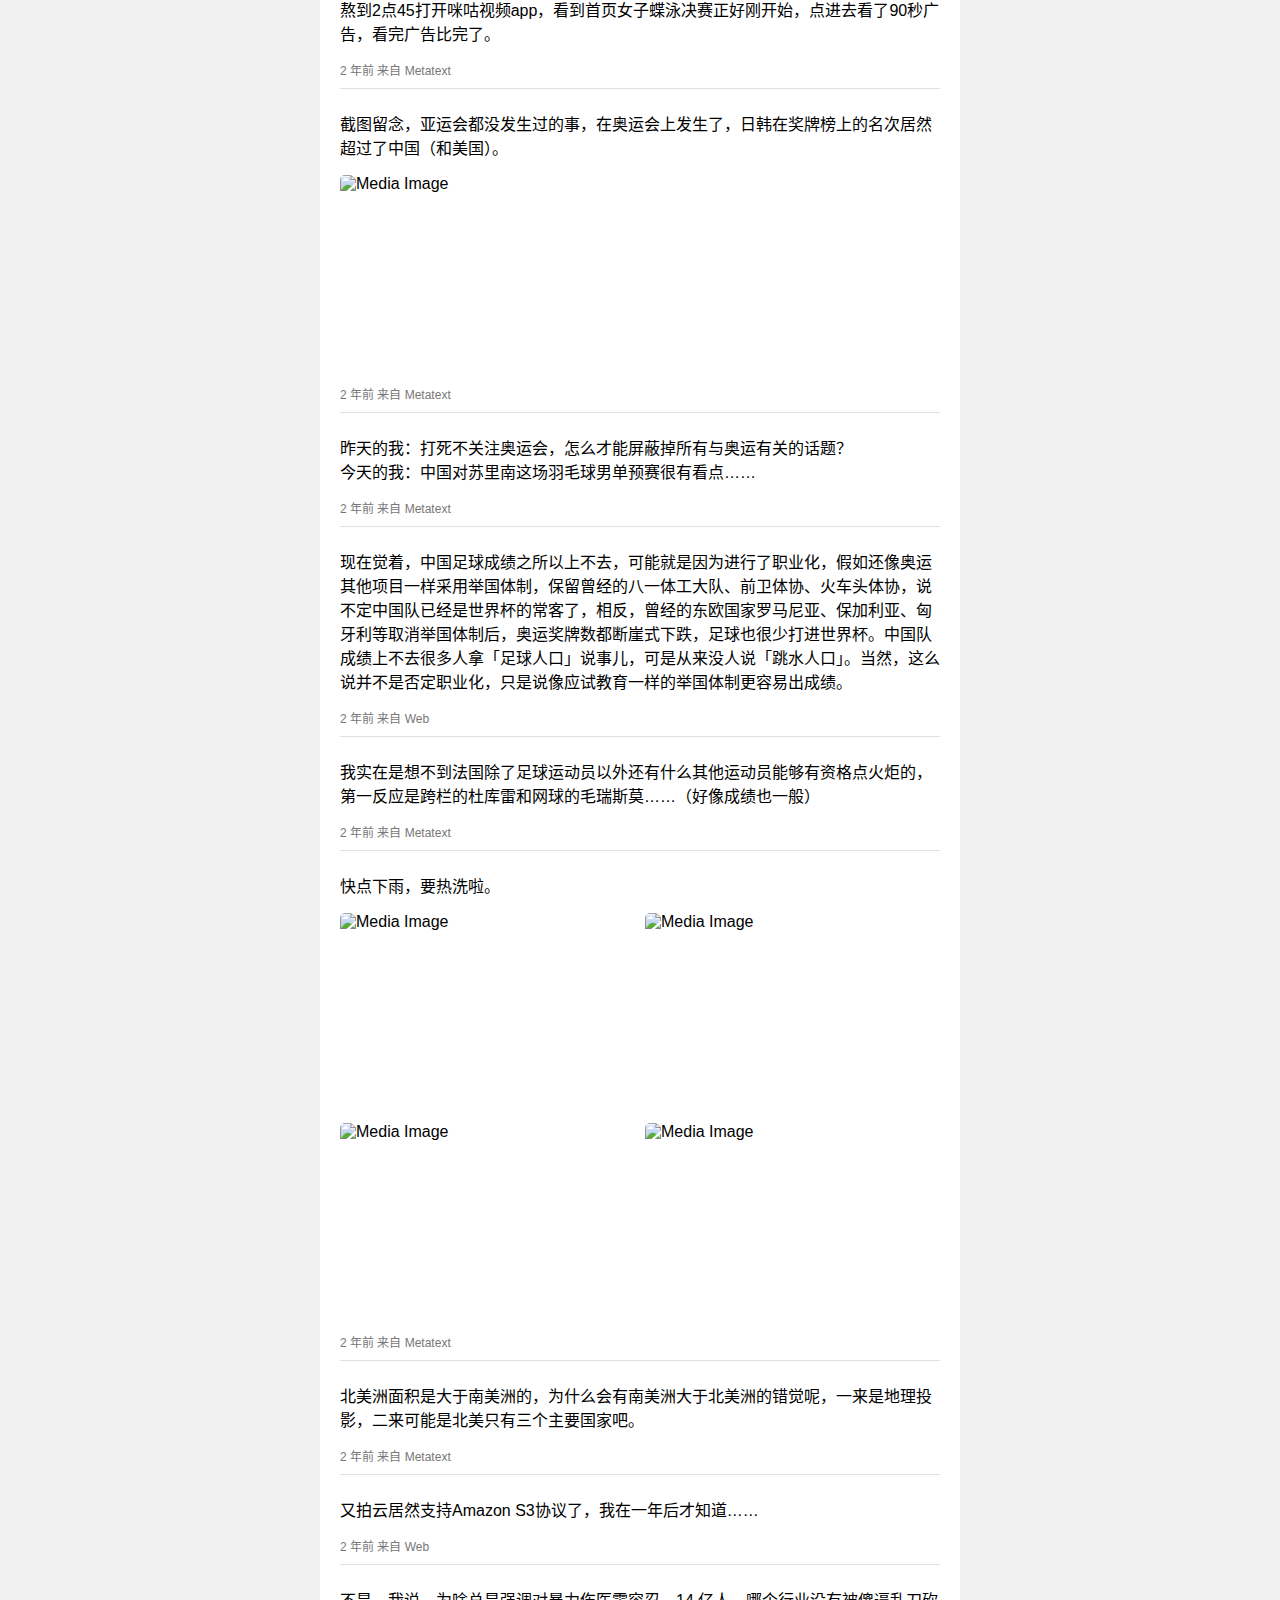
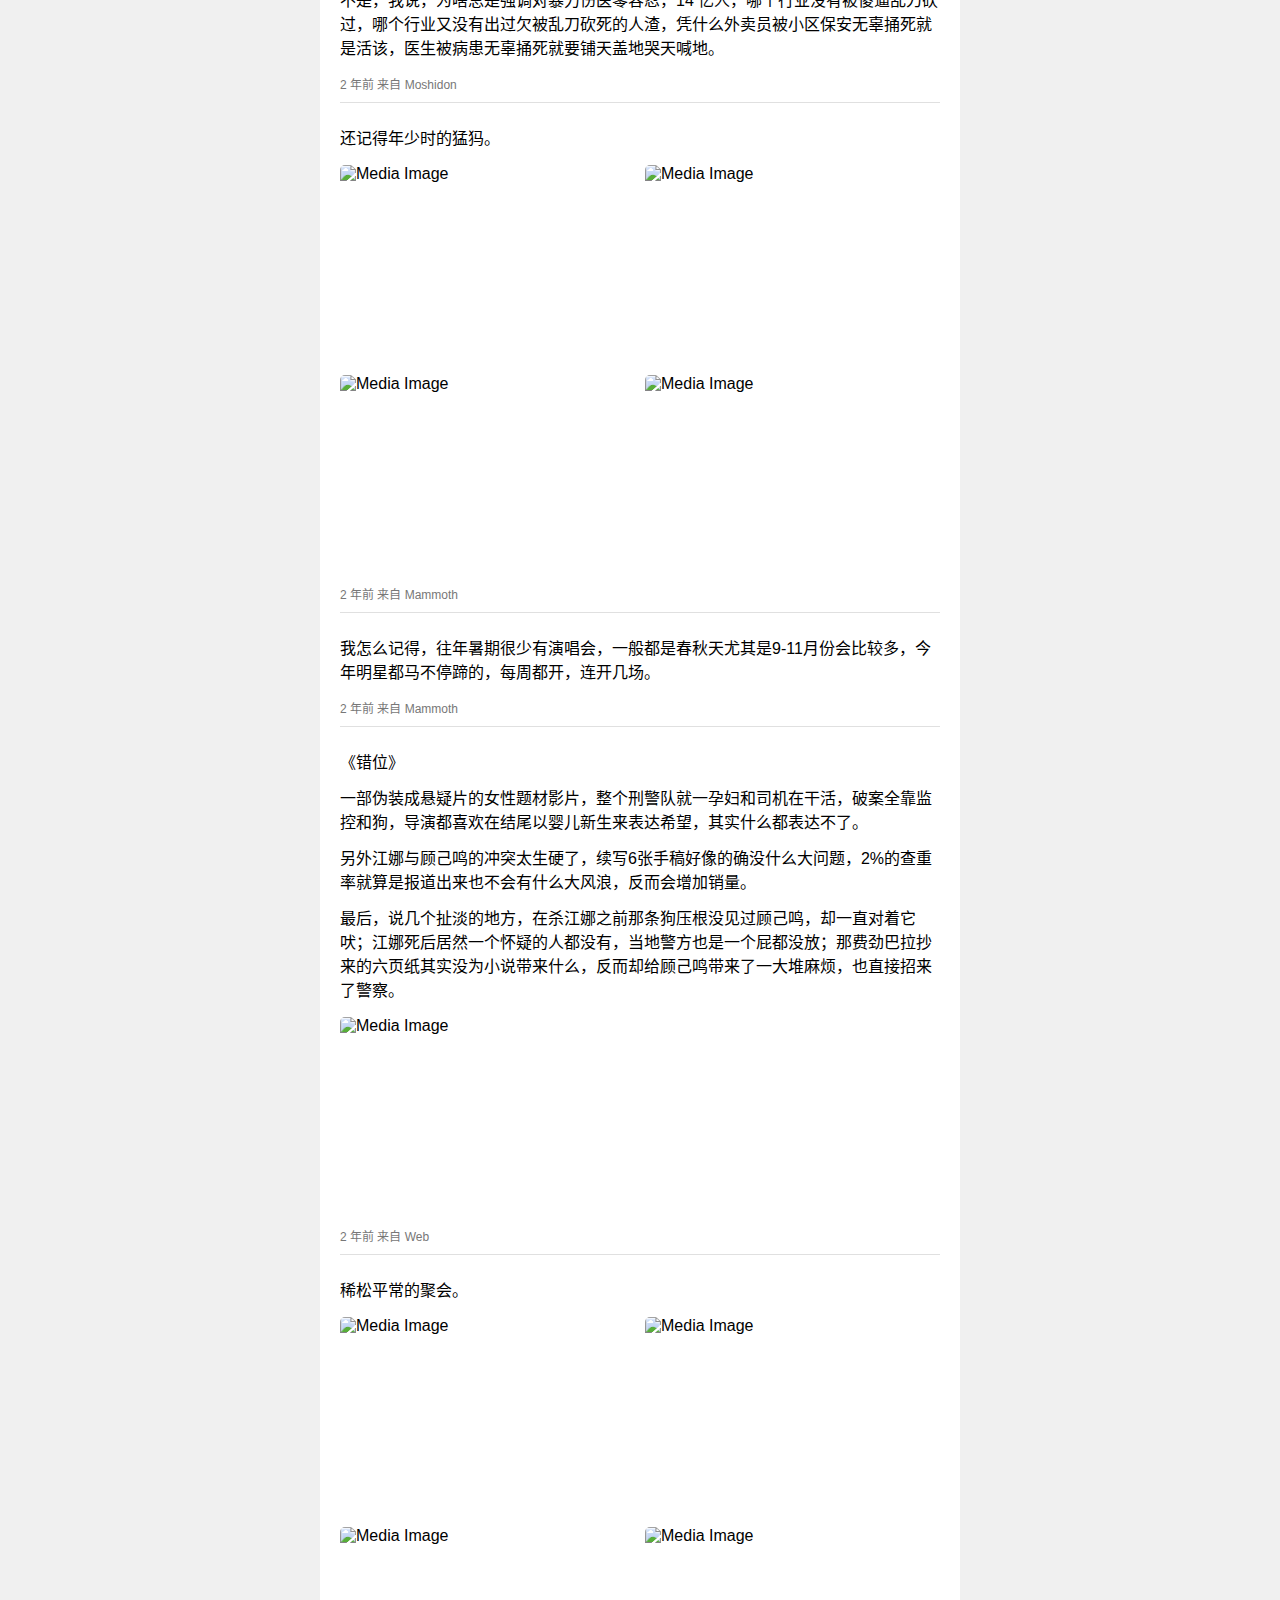
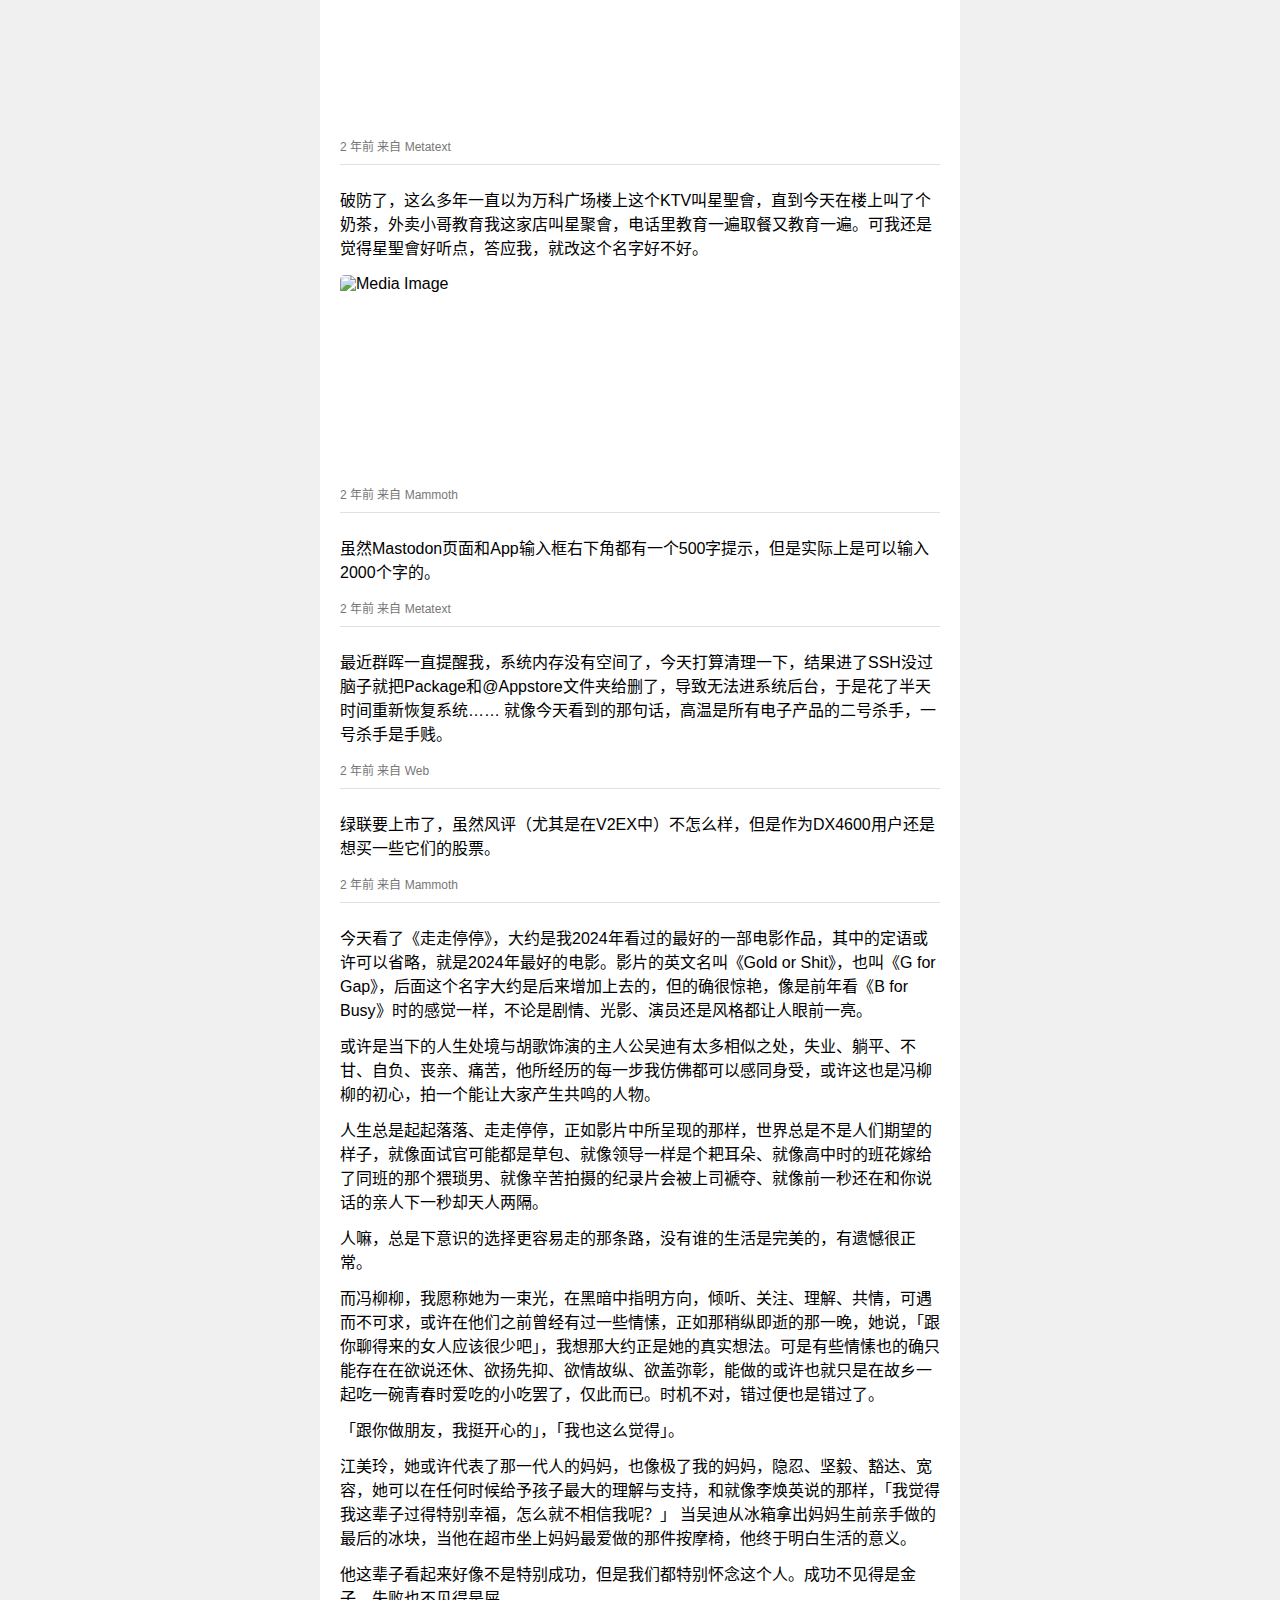
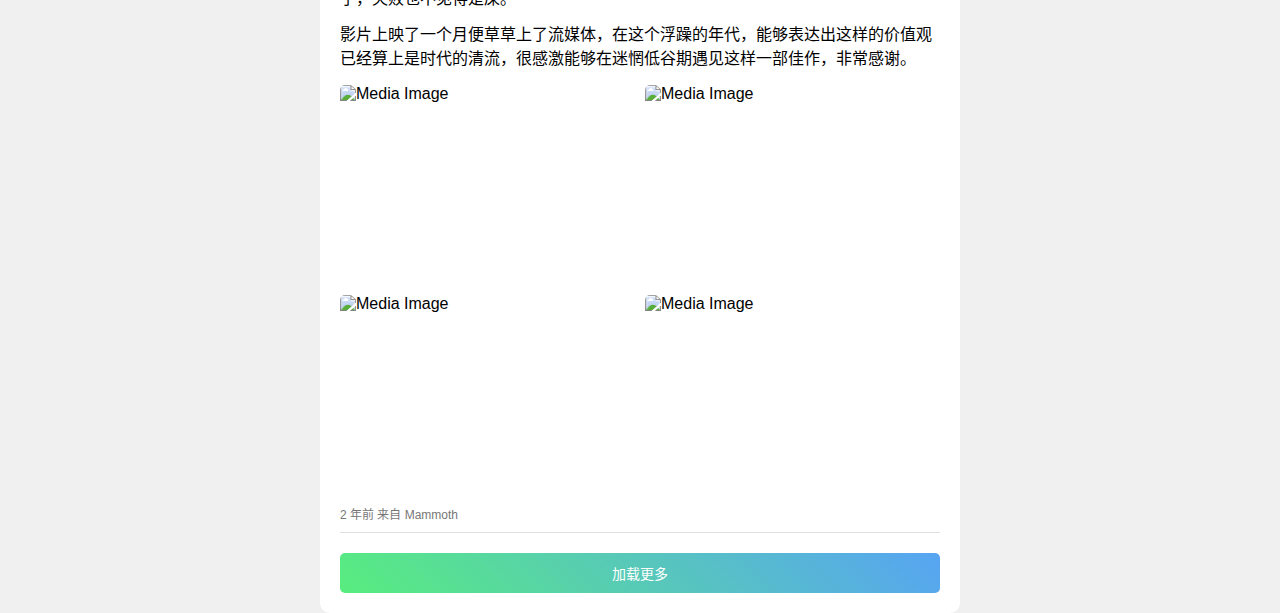
==== commit 4d78d330: "Revert "更新。"" ====
--- a/index.html
+++ b/index.html
@@ -3,7 +3,7 @@
 <head>
     <meta charset="UTF-8">
     <meta name="viewport" content="width=device-width, initial-scale=1.0">
-    <title>The Moment | 這一刻</title>
+    <title>Mastodon | 階上生活</title>
     <link rel="icon" href="./assets/img/mastodon.svg" type="image/svg" />
     <link rel="shortcut icon" href="./assets/img/mastodon.svg" type="image/svg" />
     <link rel="apple-touch-icon" href="./assets/img/mastodon.svg" type="image/svg" />
@@ -27,9 +27,9 @@
             <img src="assets/img/profile.jpg" alt="Profile Picture" class="profile-pic" no-view>
             <div class="profile-info">
                 <h1 class="name">Kioto XIA</h1>
-                <p class="handle">著名晨间剧表演艺术家、国家一级演员新垣结衣女士的配偶。</p>
+                <p class="handle">@x@ustc.mba</p>
                 <a href="https://about.upstairs.cn" target="_blank" class="website">about.upstairs.cn</a>
-                <p class="join-date">IP属地：安徽</p>
+                <p class="join-date">2007年10月12日 加入</p>
             </div>
         </div>
         <div class="tabs">
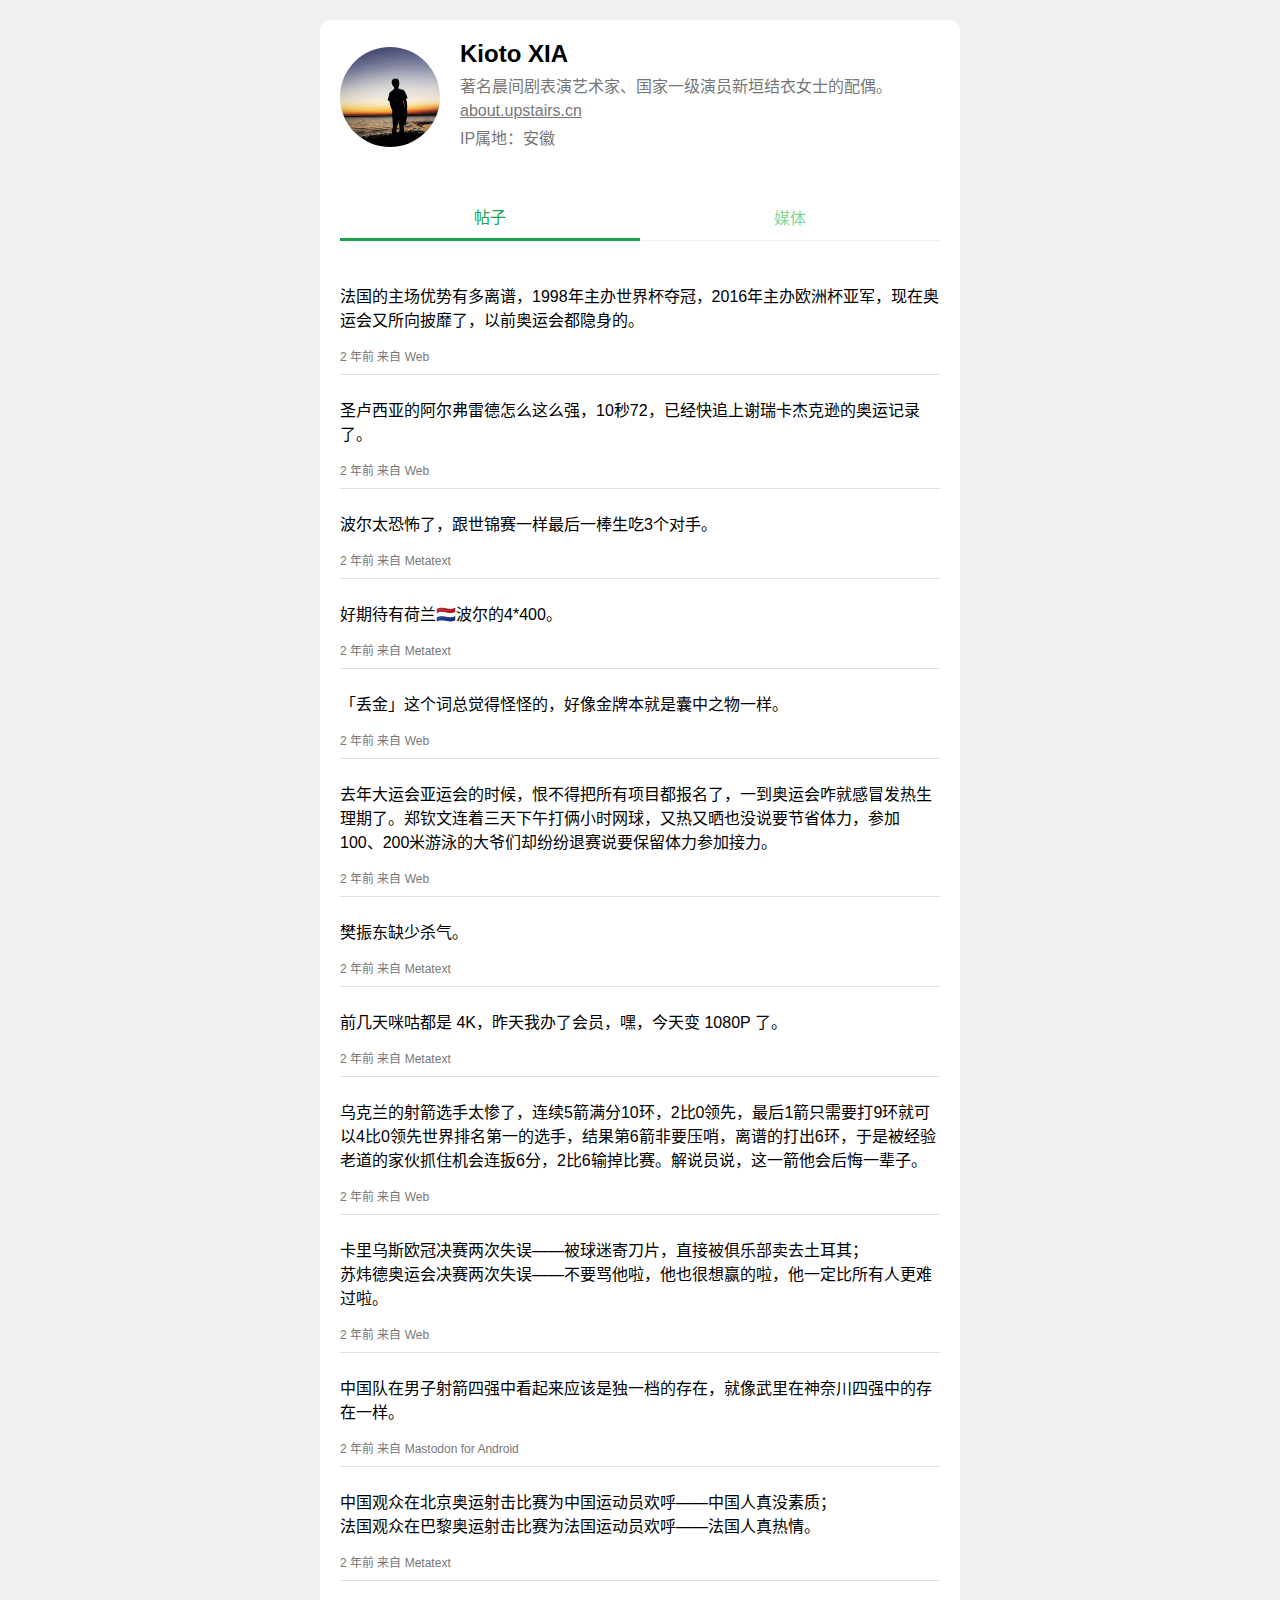
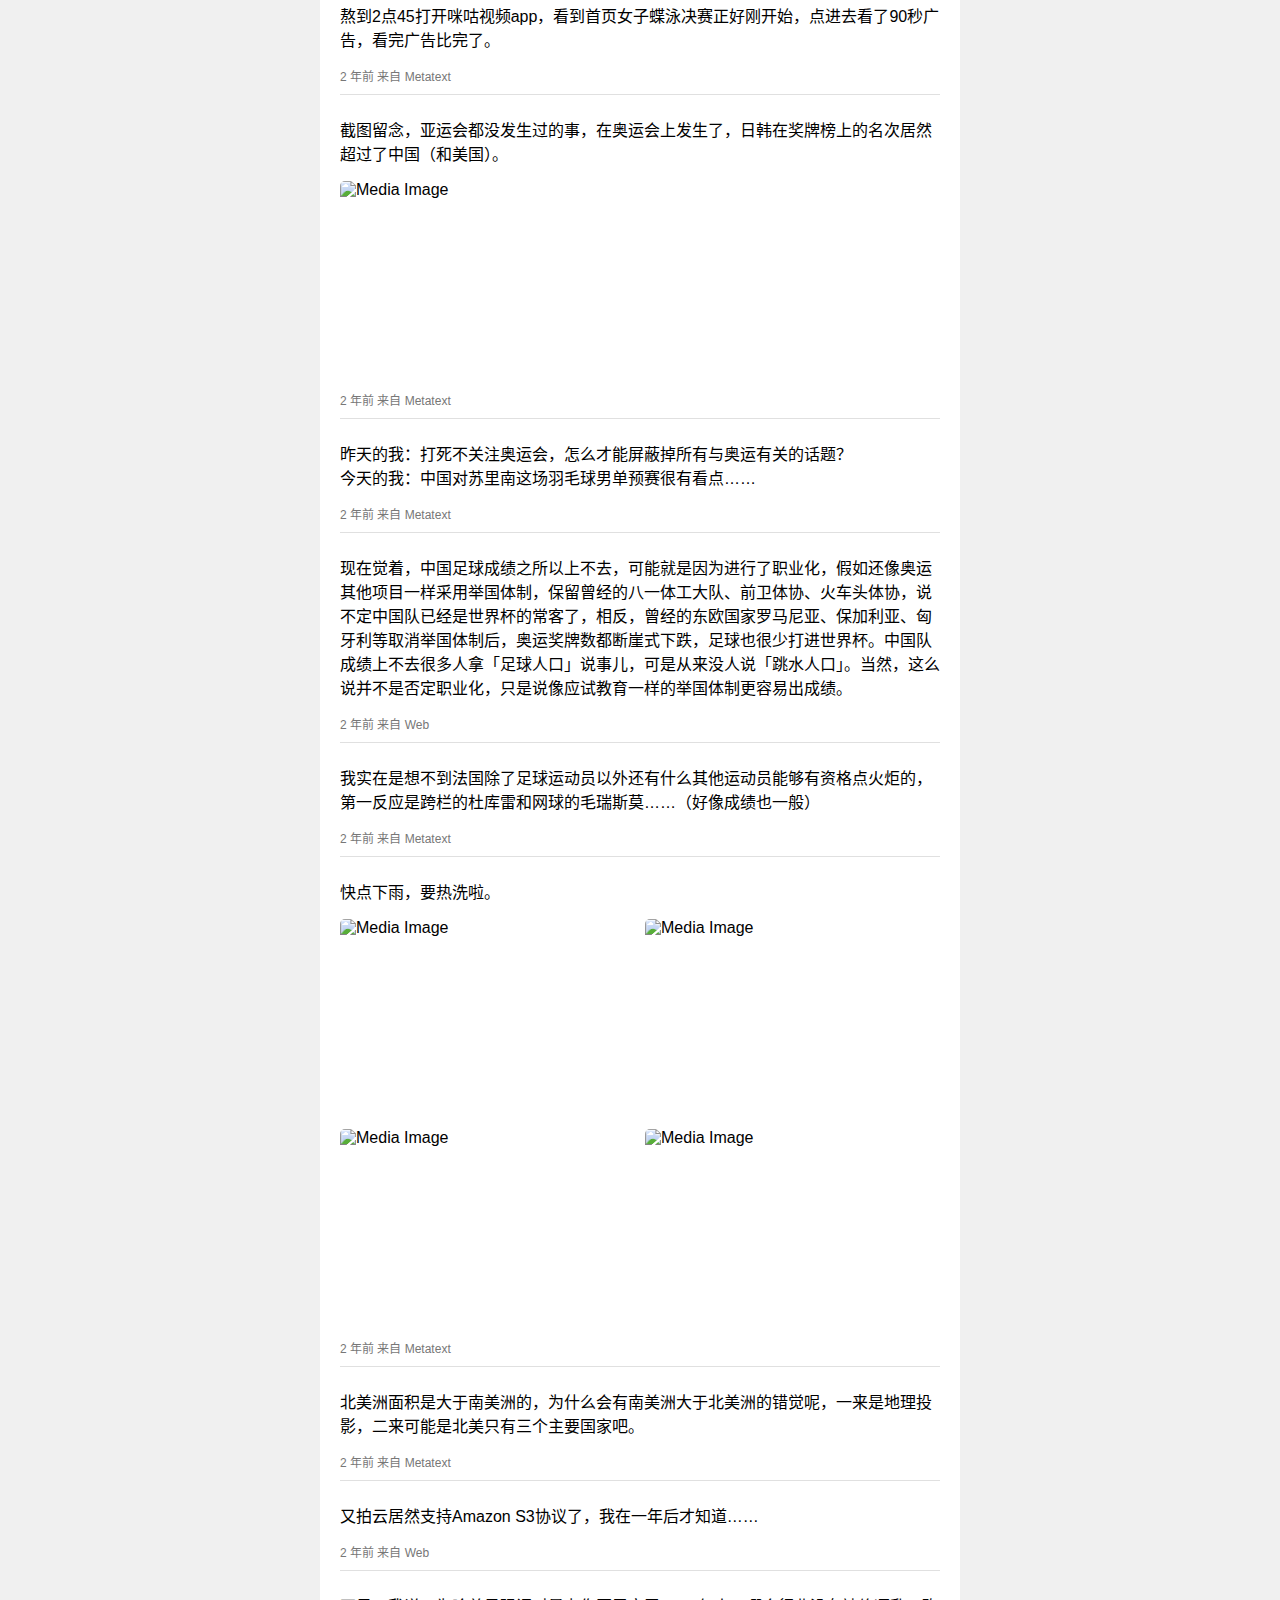
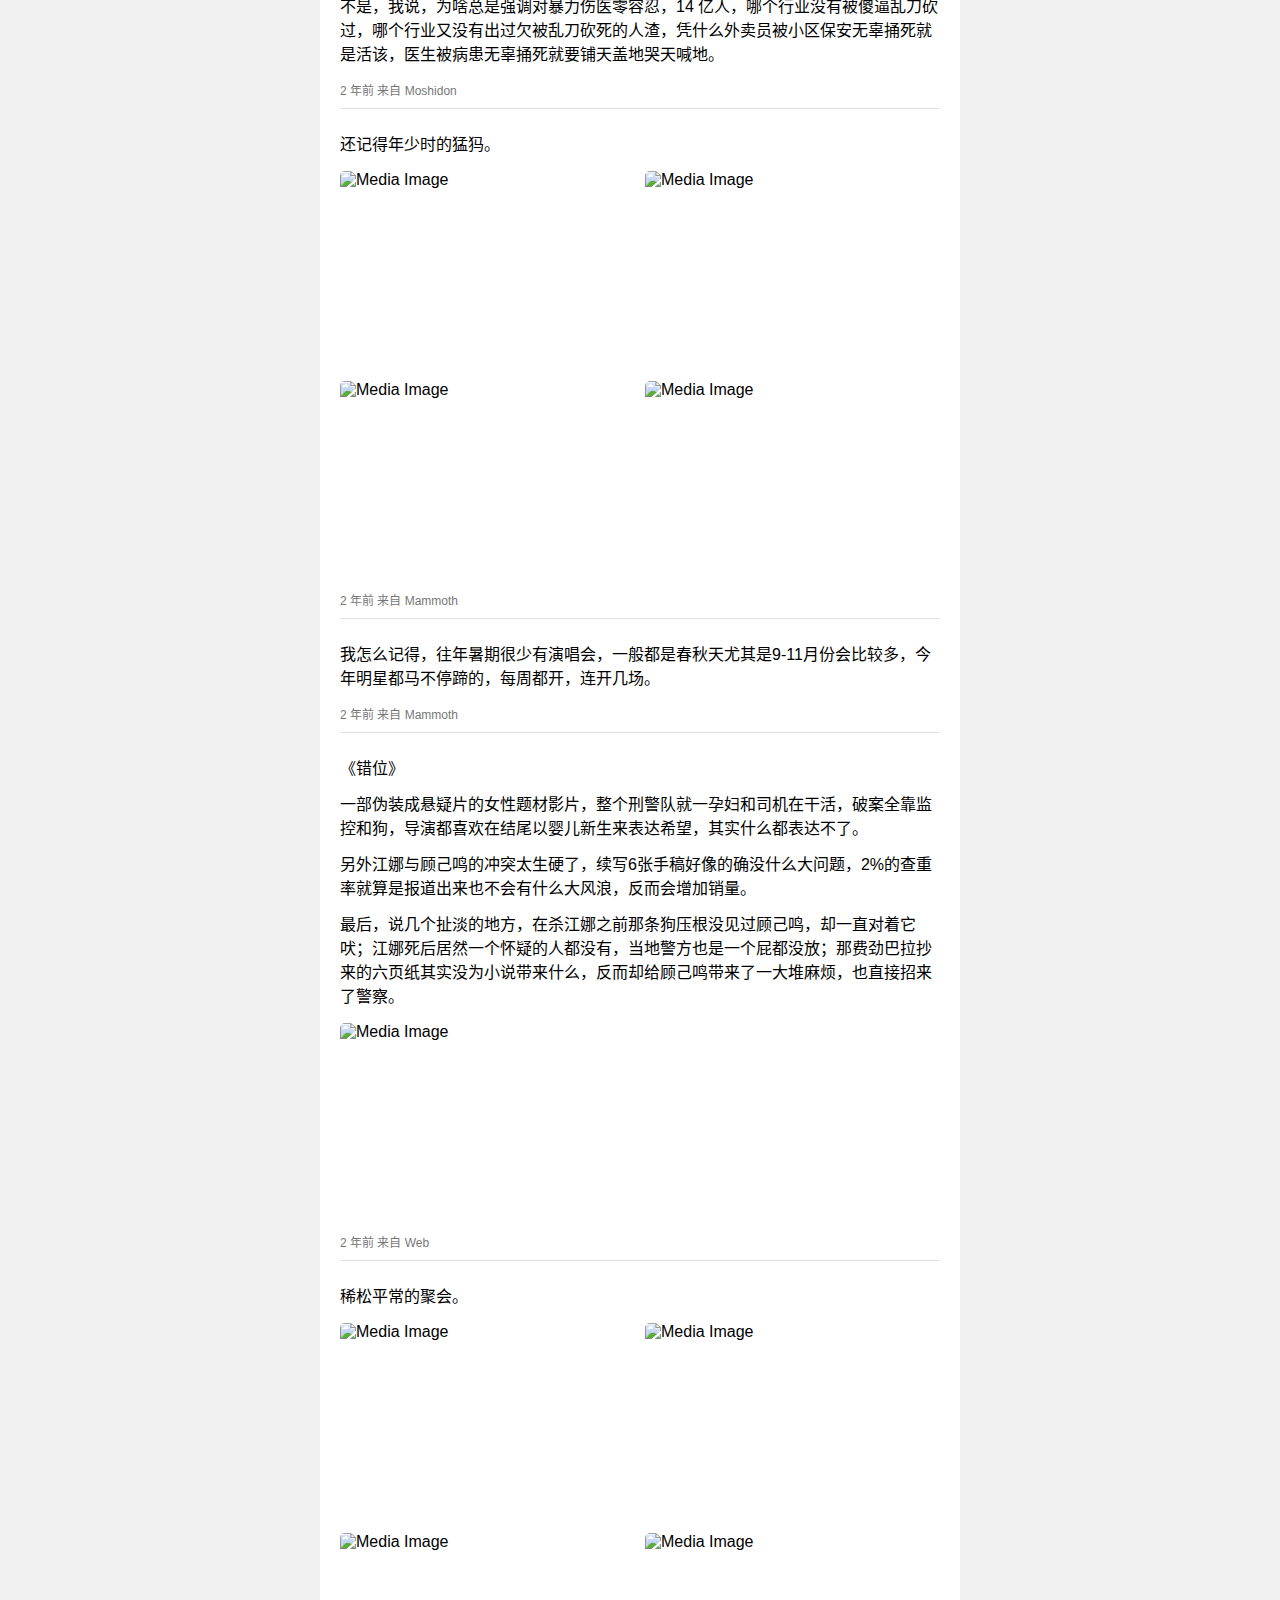
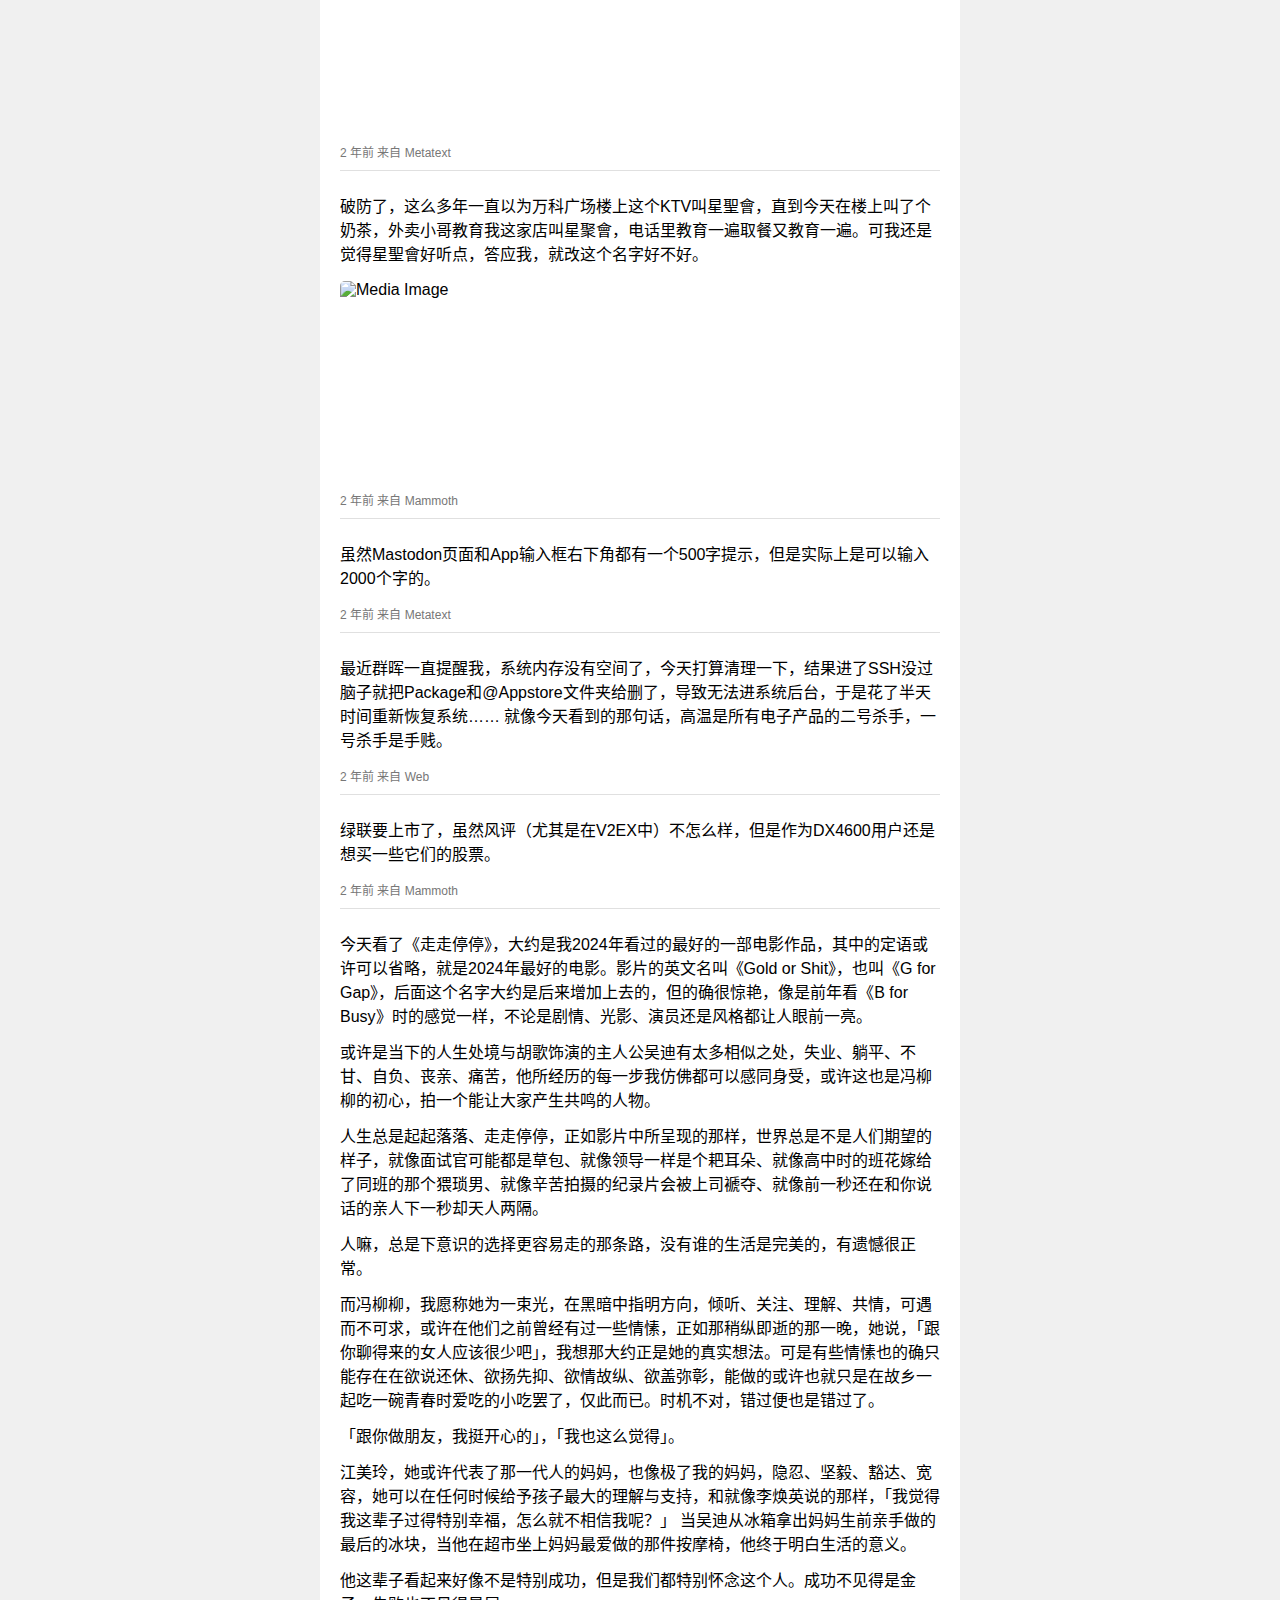
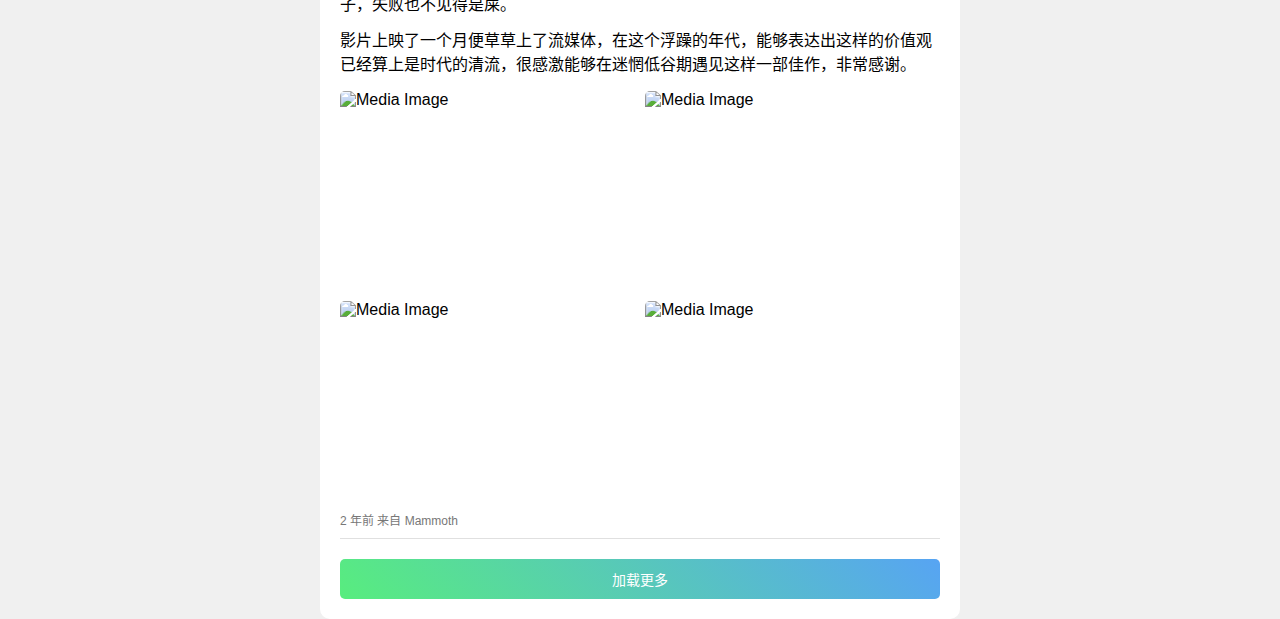
==== commit 4682f49b: "Update index.html" ====
--- a/index.html
+++ b/index.html
@@ -3,7 +3,7 @@
 <head>
     <meta charset="UTF-8">
     <meta name="viewport" content="width=device-width, initial-scale=1.0">
-    <title>Mastodon | 階上生活</title>
+    <title>The Moment | 這一刻</title>
     <link rel="icon" href="./assets/img/mastodon.svg" type="image/svg" />
     <link rel="shortcut icon" href="./assets/img/mastodon.svg" type="image/svg" />
     <link rel="apple-touch-icon" href="./assets/img/mastodon.svg" type="image/svg" />
@@ -27,9 +27,9 @@
             <img src="assets/img/profile.jpg" alt="Profile Picture" class="profile-pic" no-view>
             <div class="profile-info">
                 <h1 class="name">Kioto XIA</h1>
-                <p class="handle">@x@ustc.mba</p>
+                <p class="handle">著名晨间剧表演艺术家、国家一级演员新垣结衣女士的配偶。</p>
                 <a href="https://about.upstairs.cn" target="_blank" class="website">about.upstairs.cn</a>
-                <p class="join-date">2007年10月12日 加入</p>
+                <p class="join-date">IP属地：安徽</p>
             </div>
         </div>
         <div class="tabs">
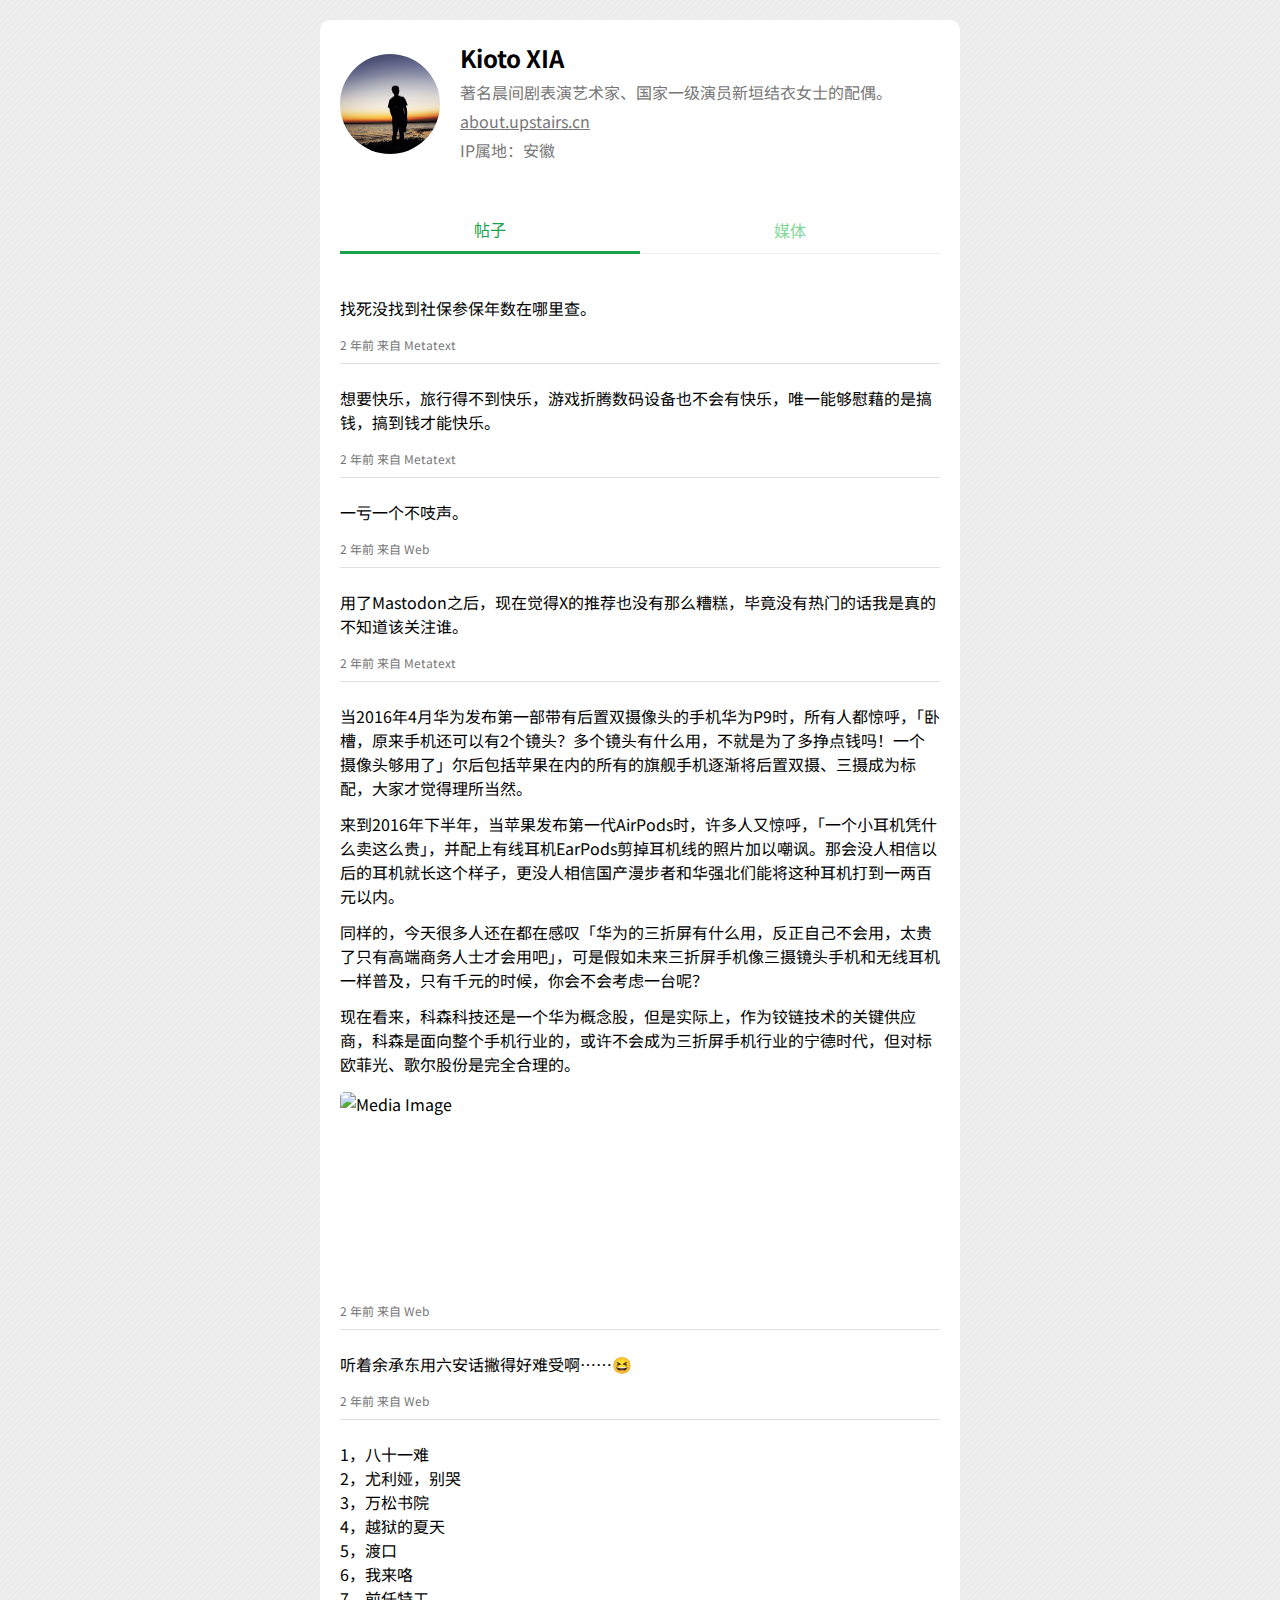
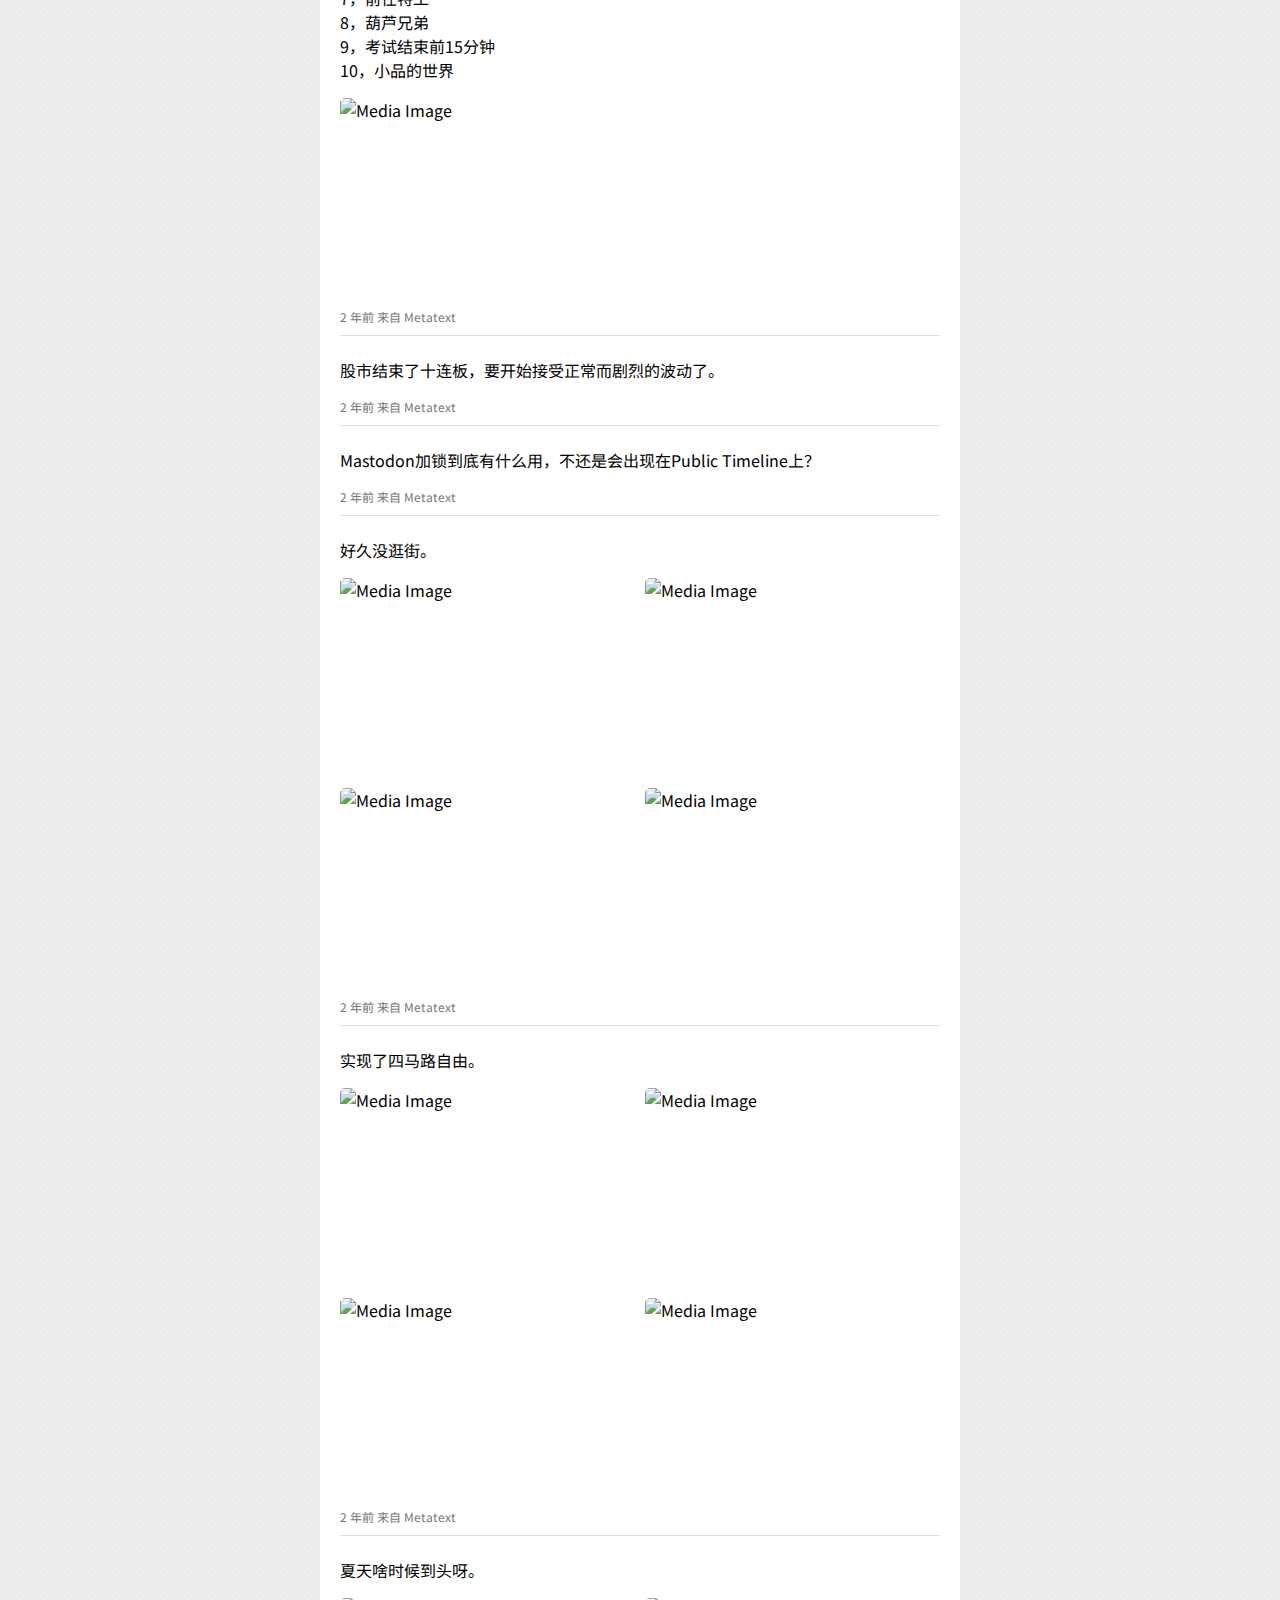
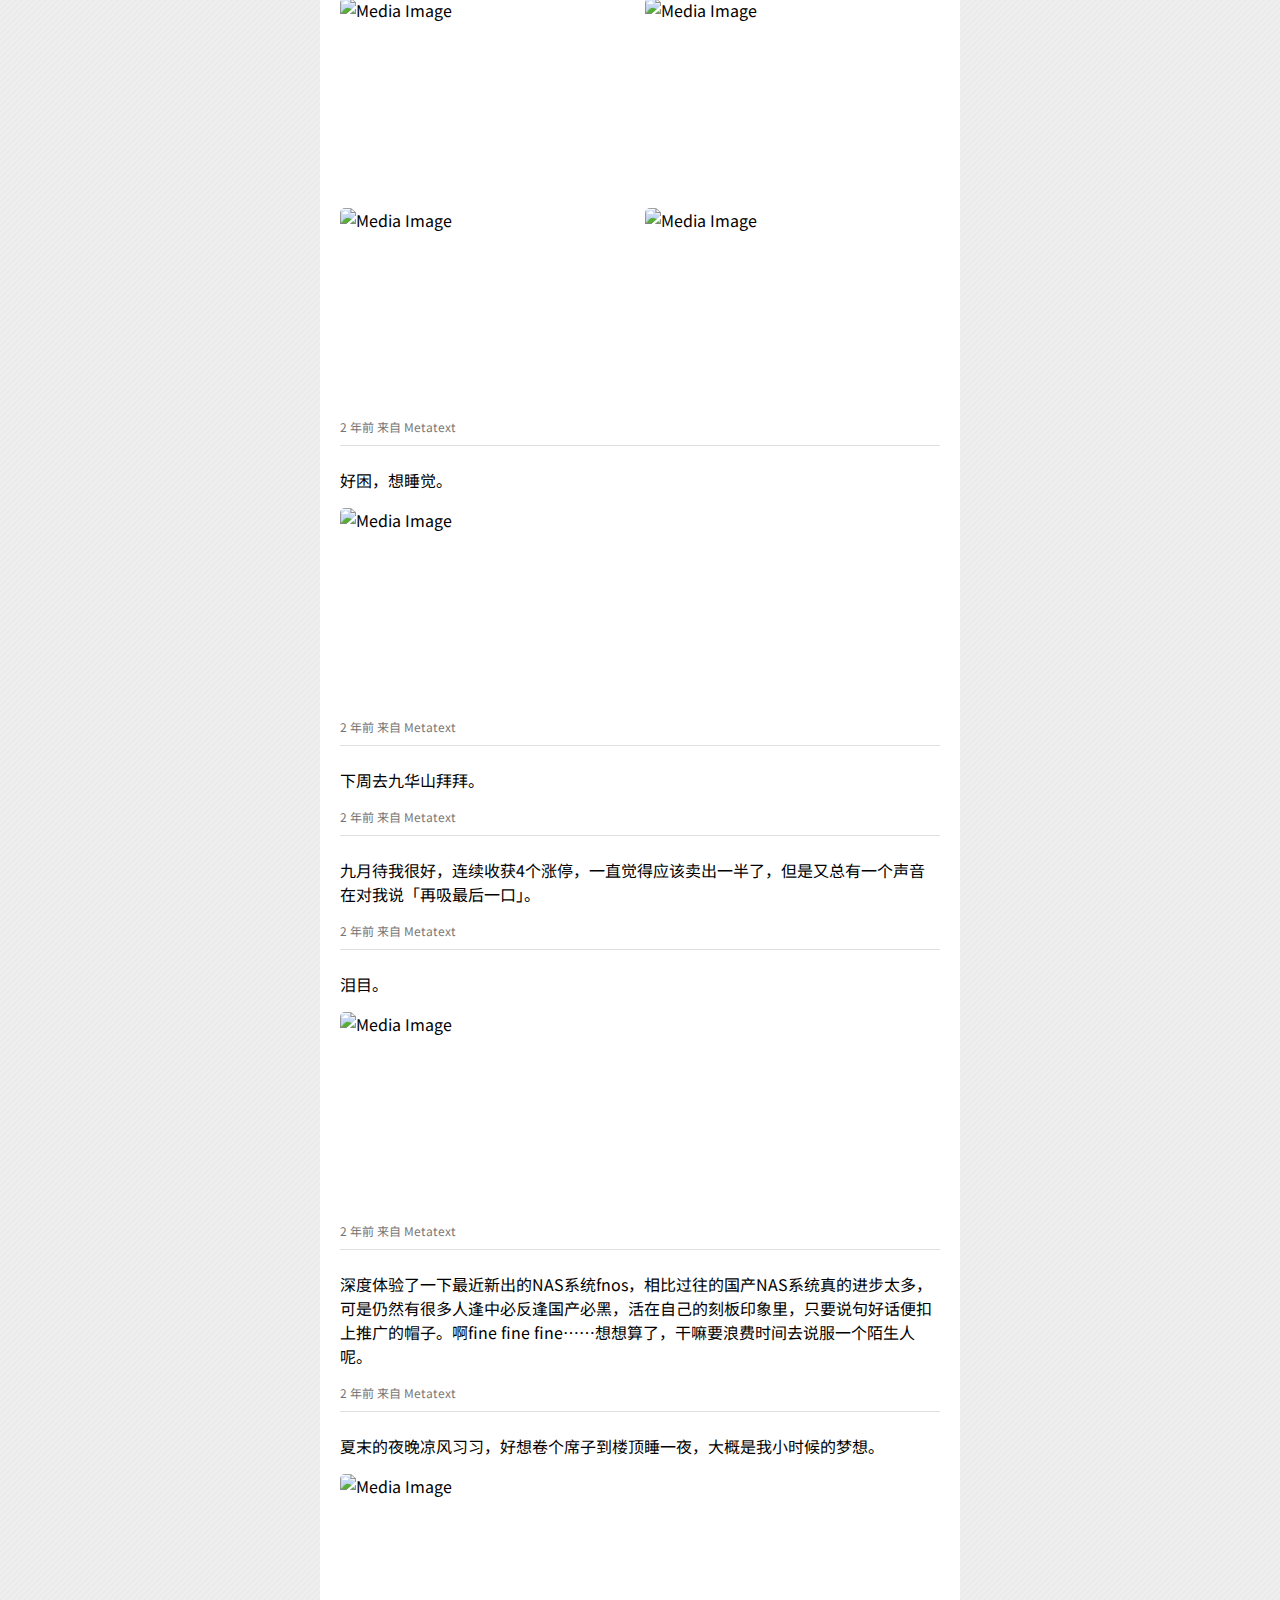
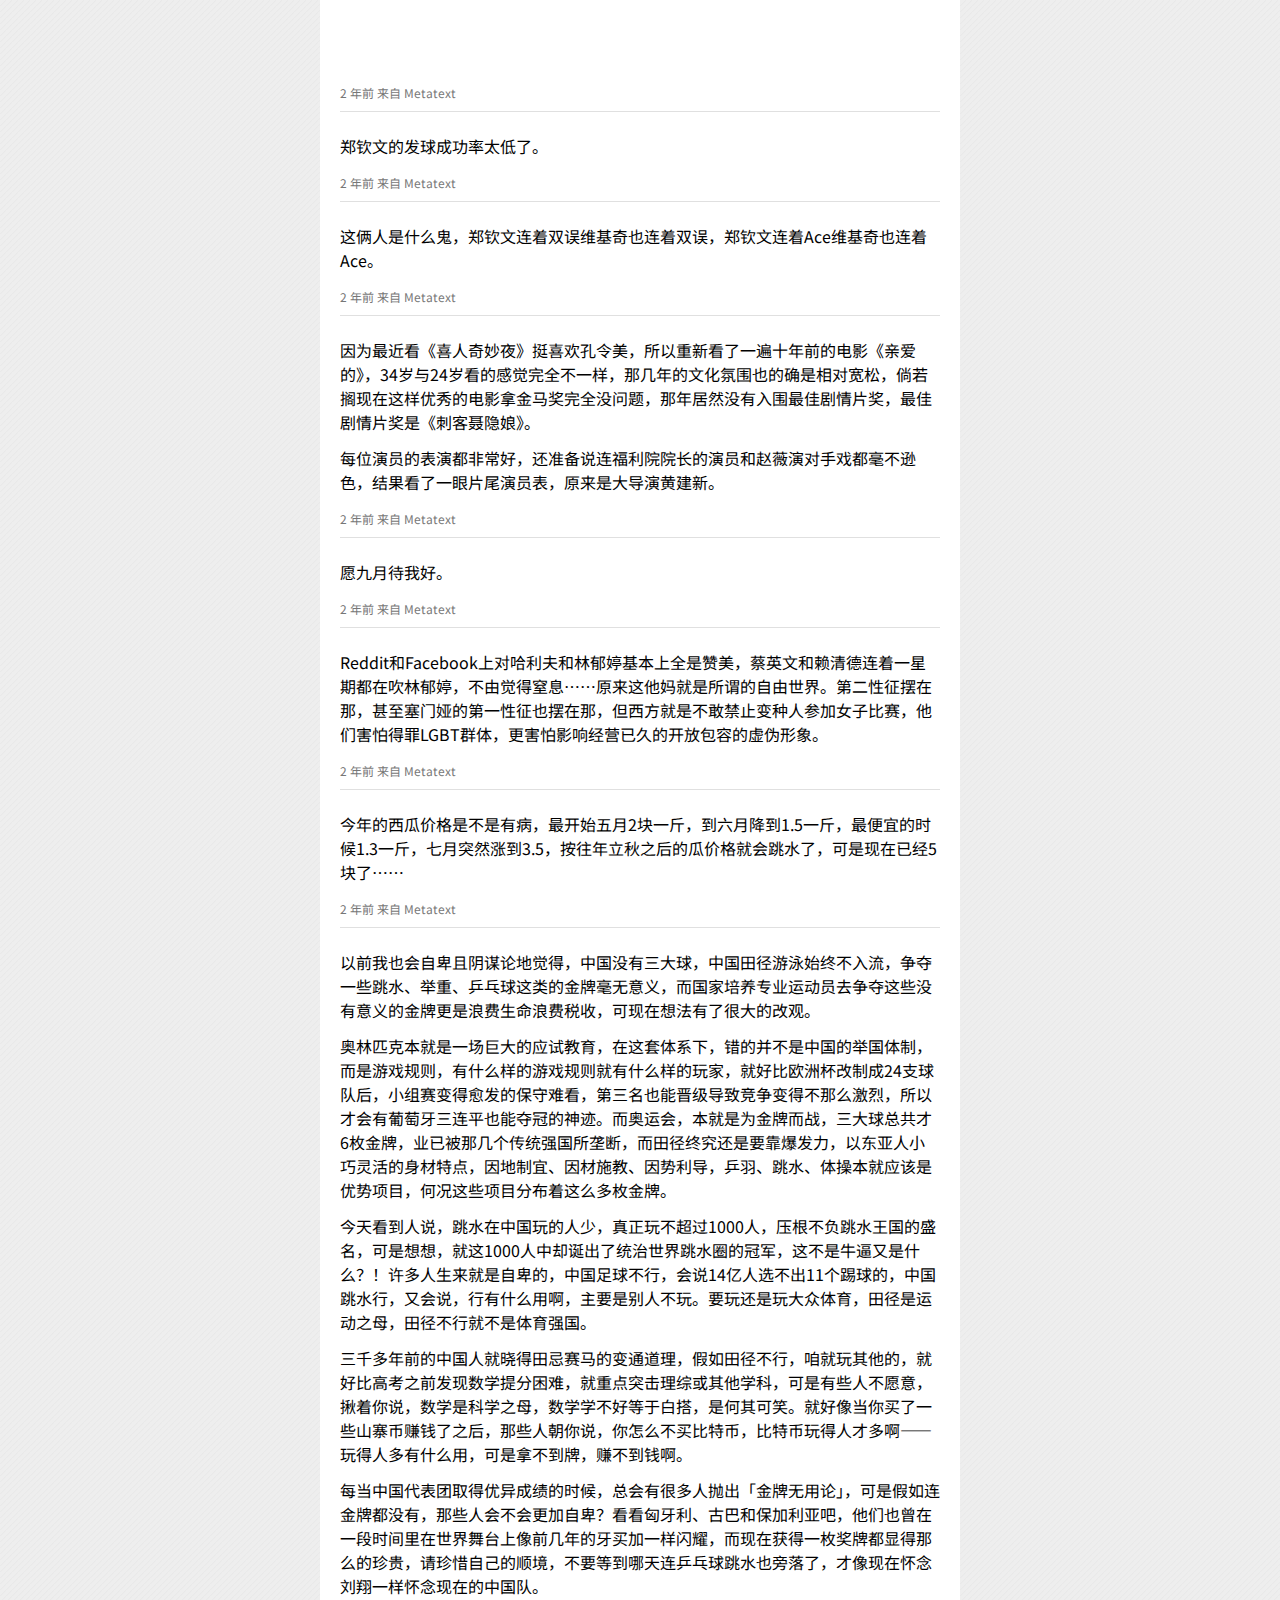
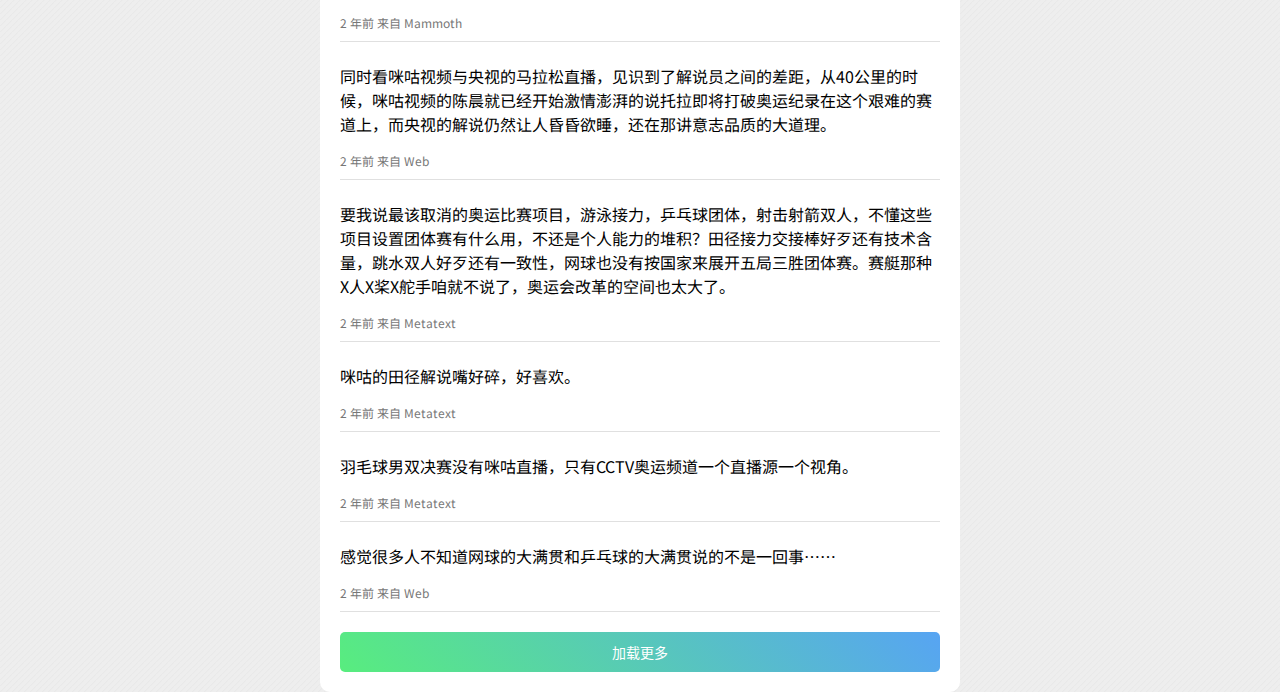
==== commit 6a93bc15: "更新。" ====
--- a/index.html
+++ b/index.html
@@ -11,15 +11,10 @@
     <script type="text/javascript" src="assets/js/lazyload.min.js?v=17.8.3"></script>
     <script type="text/javascript" src="assets/js/marked.min.js?v=4.2.2"></script>
     <script type="text/javascript" src="assets/js/view-image.min.js"></script>
-    <!-- <script type="text/javascript" src="assets/js/pangu.min.js?v=4.0.7"></script> -->
     <script type="text/javascript" src="assets/js/moment.min.js?v=2.29.4"></script>
     <script type="text/javascript" src="assets/js/moment.twitter.js"></script>
-    <script type="text/javascript" src="assets/js/APlayer.min.js"></script>
-    <script type="text/javascript" src="assets/js/Meting.min.js"></script>
-    <script type="text/javascript" src="assets/js/highlight.min.js"></script>
-    <script type="text/javascript" src="assets/js/main.js"></script>
-    <script type="text/javascript" src="assets/js/custom.js"></script>
     <script type="text/javascript" src="assets/js/fanfou.js"></script>
+    <link rel="stylesheet" href="https://fonts.googleapis.com/css?family=Noto+Sans+SC:100,300,400,500,700,900">
 </head>
 <body>
     <div class="container">
--- a/assets/css/fanfou.css
+++ b/assets/css/fanfou.css
@@ -1,6 +1,6 @@
 body {
-    font-family: Arial, sans-serif;
-    background-color: #f0f0f0;
+    font-family: Noto Sans SC, Arial, sans-serif;
+    background:url('/assets/img/bgrd.png') #eee;
     margin: 0;
     padding: 0;
     display: flex;
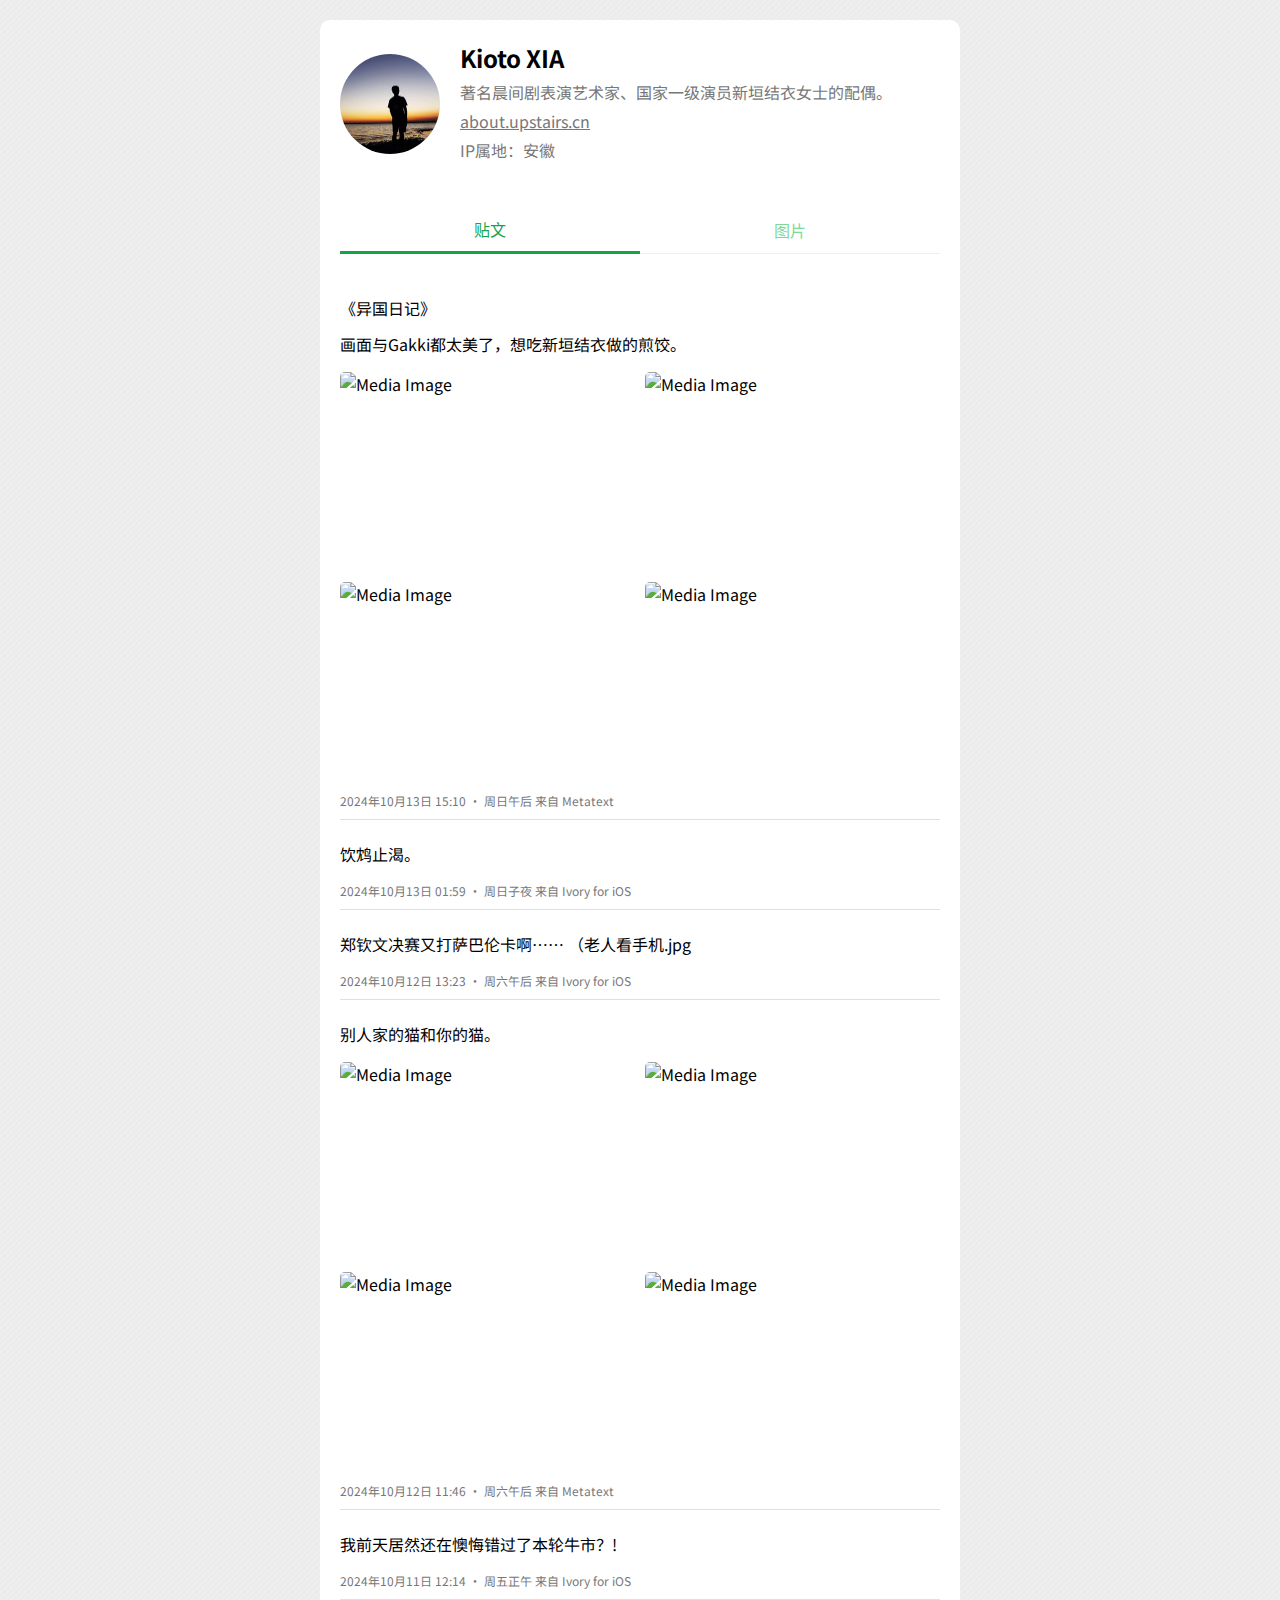
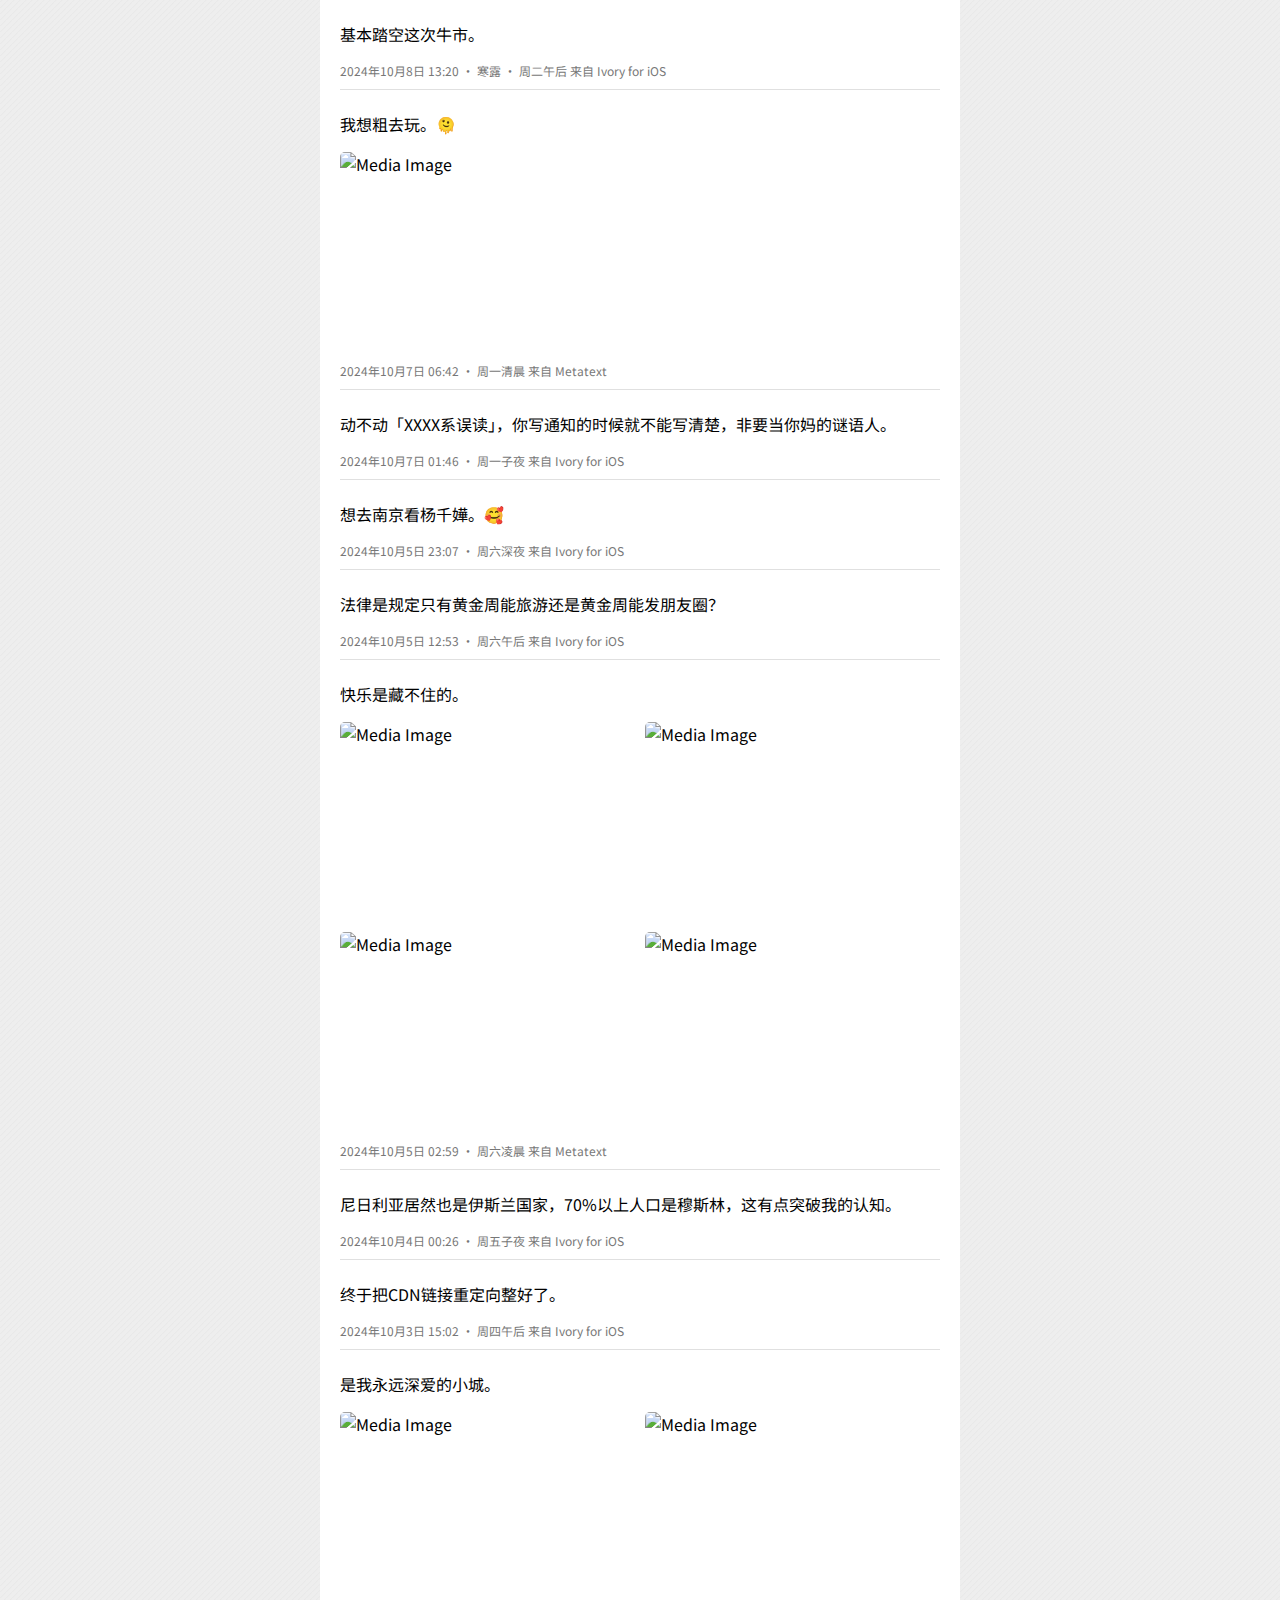
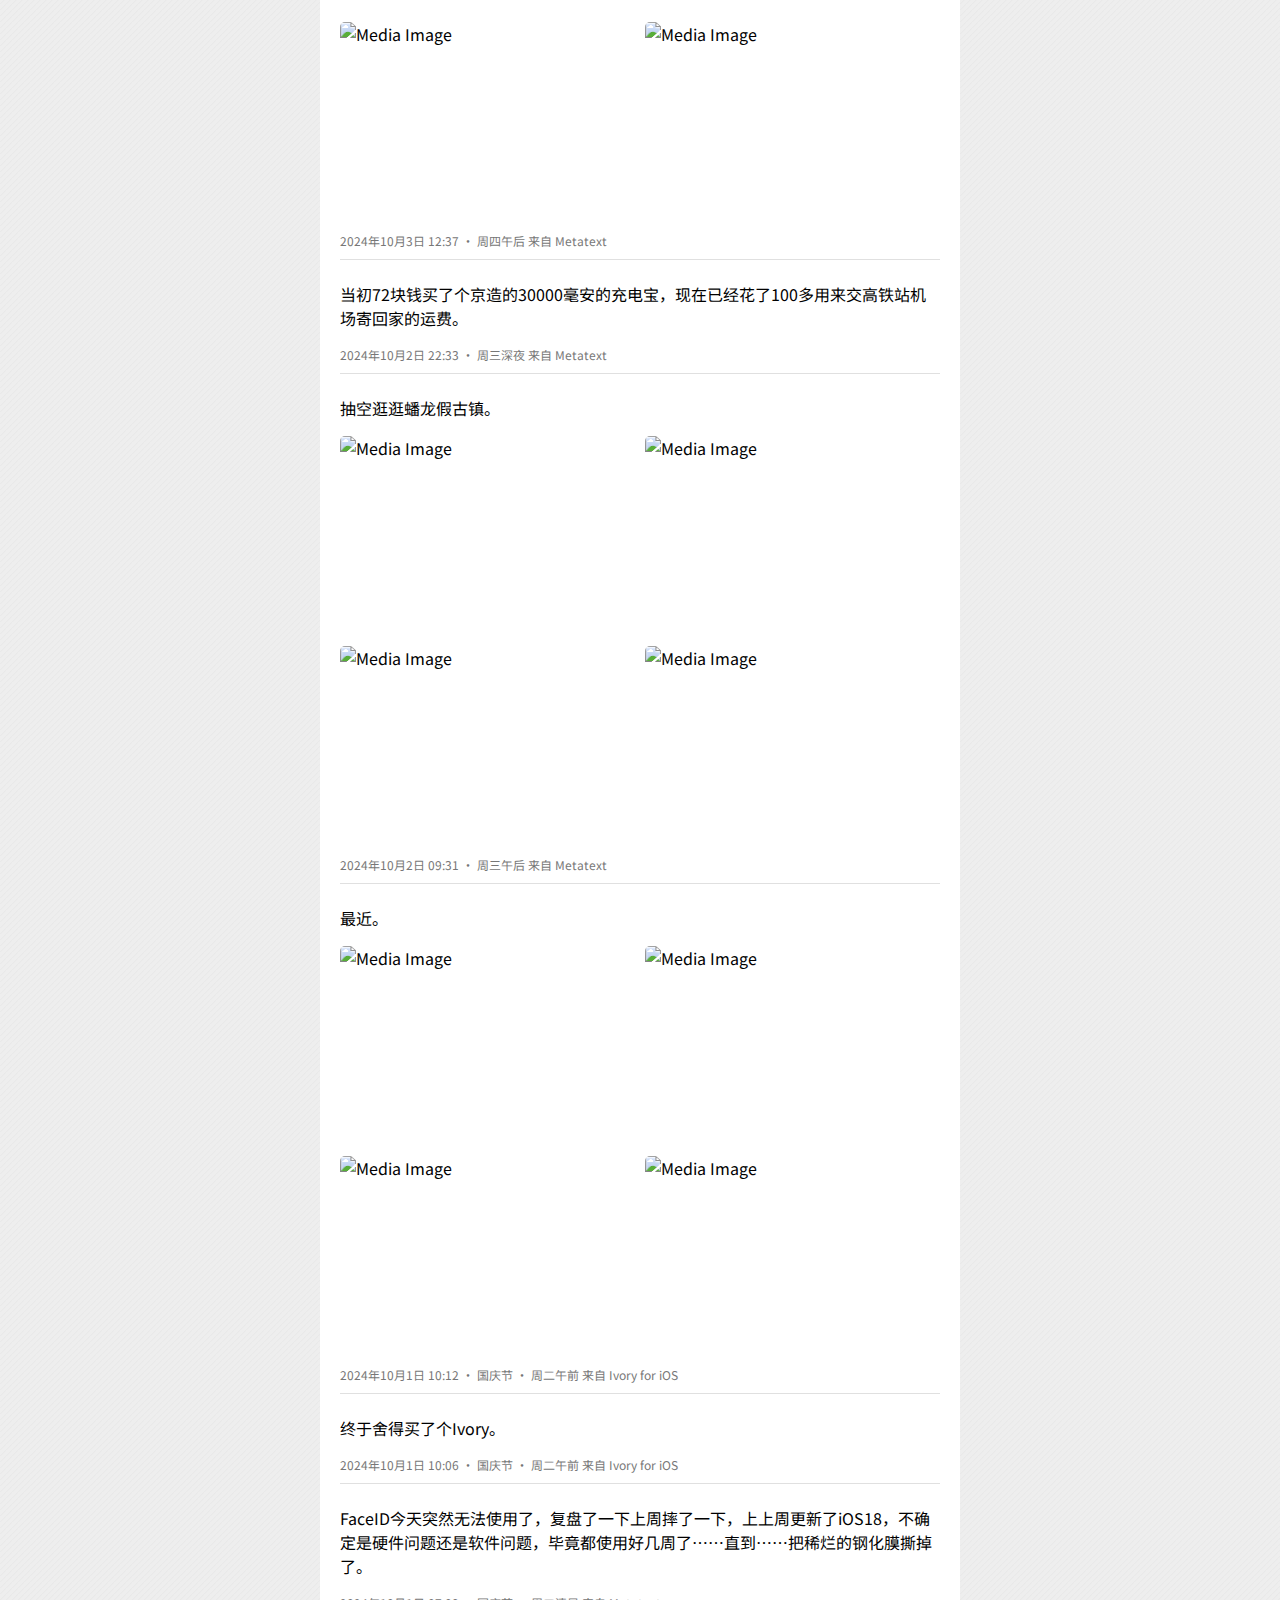
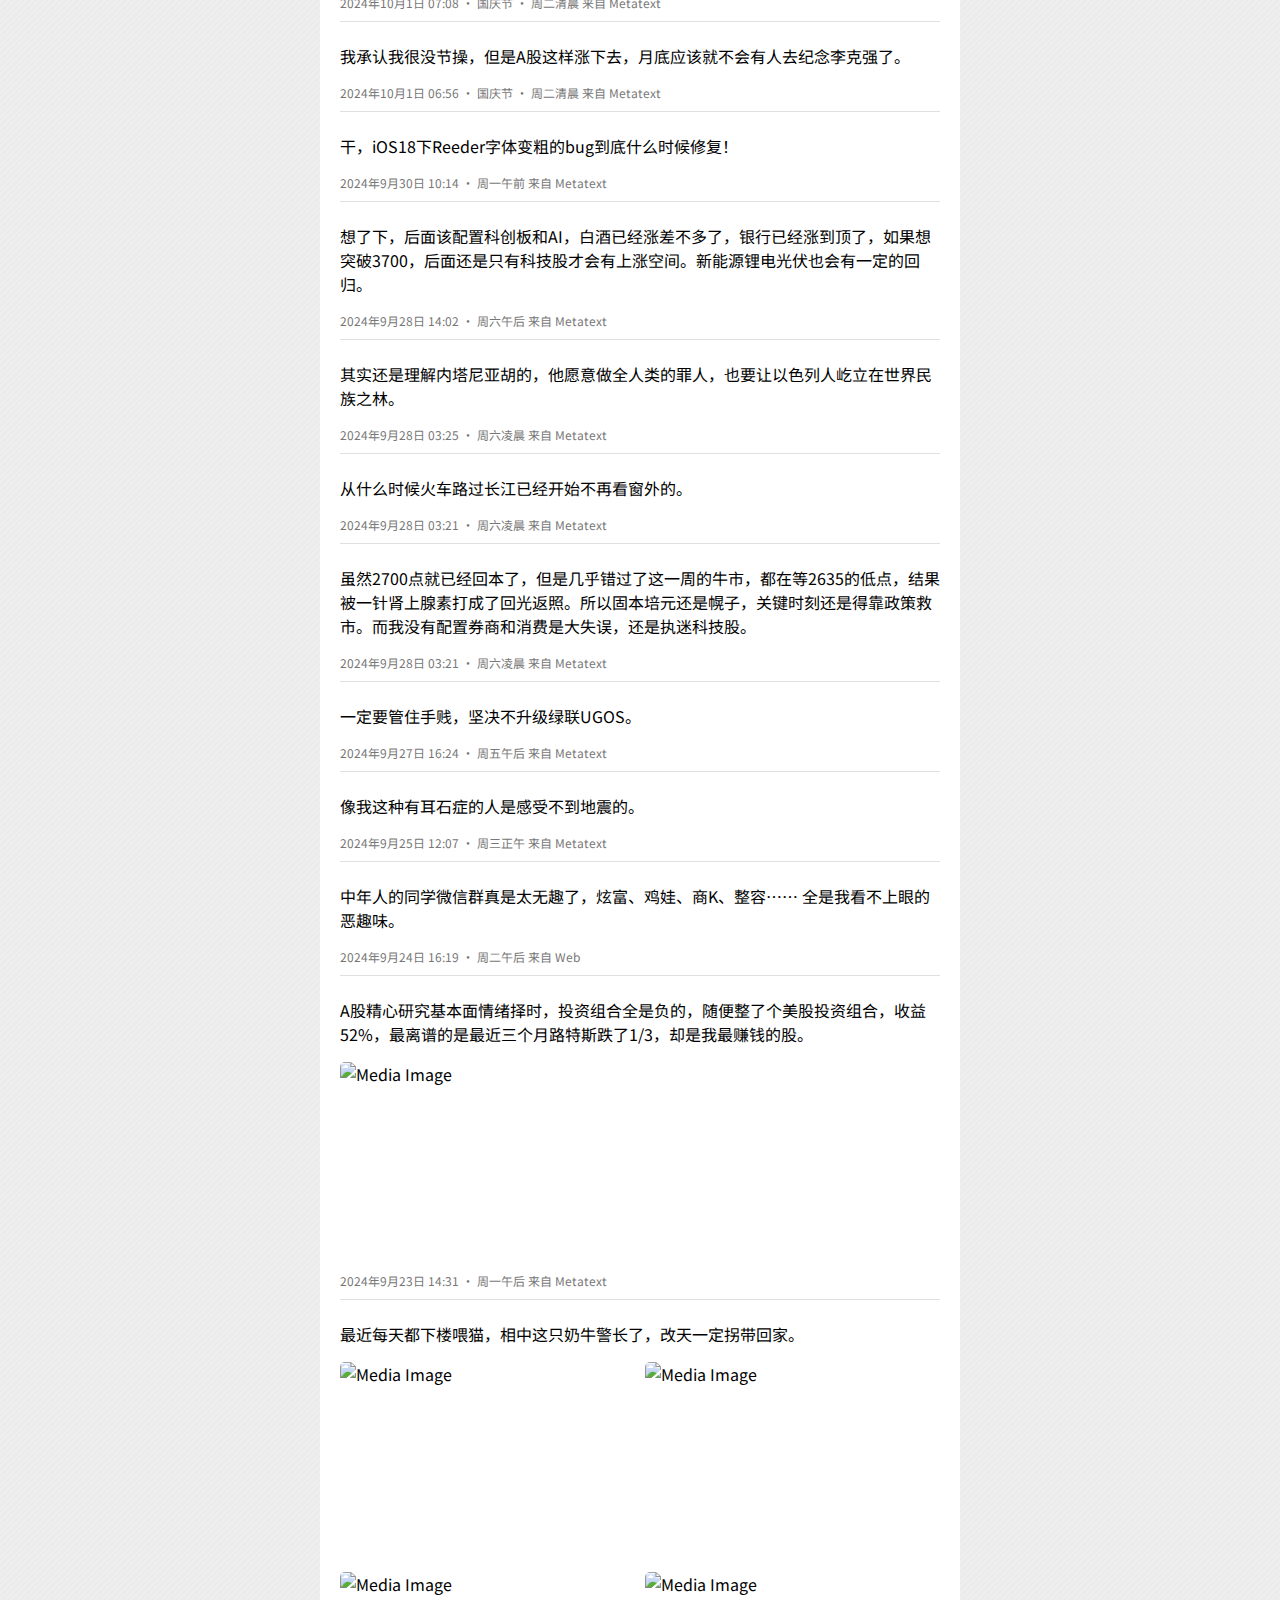
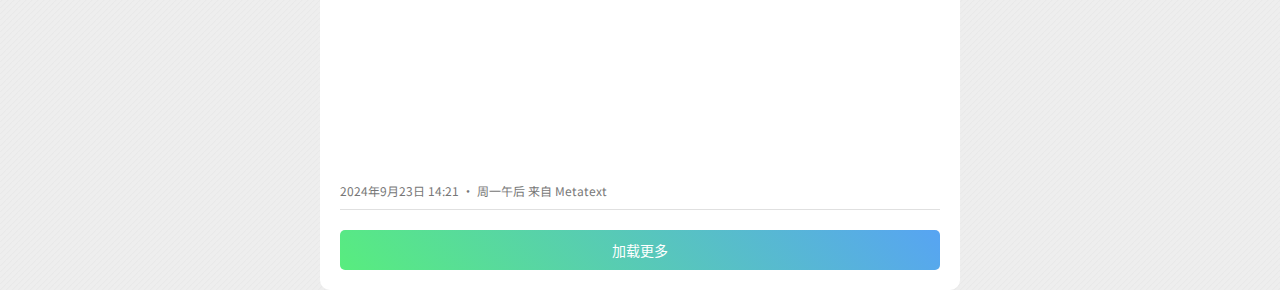
==== commit 6d6ac333: "更新一些细节。" ====
--- a/index.html
+++ b/index.html
@@ -14,6 +14,7 @@
     <script type="text/javascript" src="assets/js/moment.min.js?v=2.29.4"></script>
     <script type="text/javascript" src="assets/js/moment.twitter.js"></script>
     <script type="text/javascript" src="assets/js/fanfou.js"></script>
+    <script type="text/javascript" src="assets/js/main.js"></script>
     <link rel="stylesheet" href="https://fonts.googleapis.com/css?family=Noto+Sans+SC:100,300,400,500,700,900">
 </head>
 <body>
@@ -28,8 +29,8 @@
             </div>
         </div>
         <div class="tabs">
-            <button class="tab-button active" onclick="showTab('posts')">帖子</button>
-            <button class="tab-button" onclick="showTab('media')">媒体</button>
+            <button class="tab-button active" onclick="showTab('posts')">贴文</button>
+            <button class="tab-button" onclick="showTab('media')">图片</button>
         </div>
         <div class="content">
             <div class="posts" id="posts"></div>
